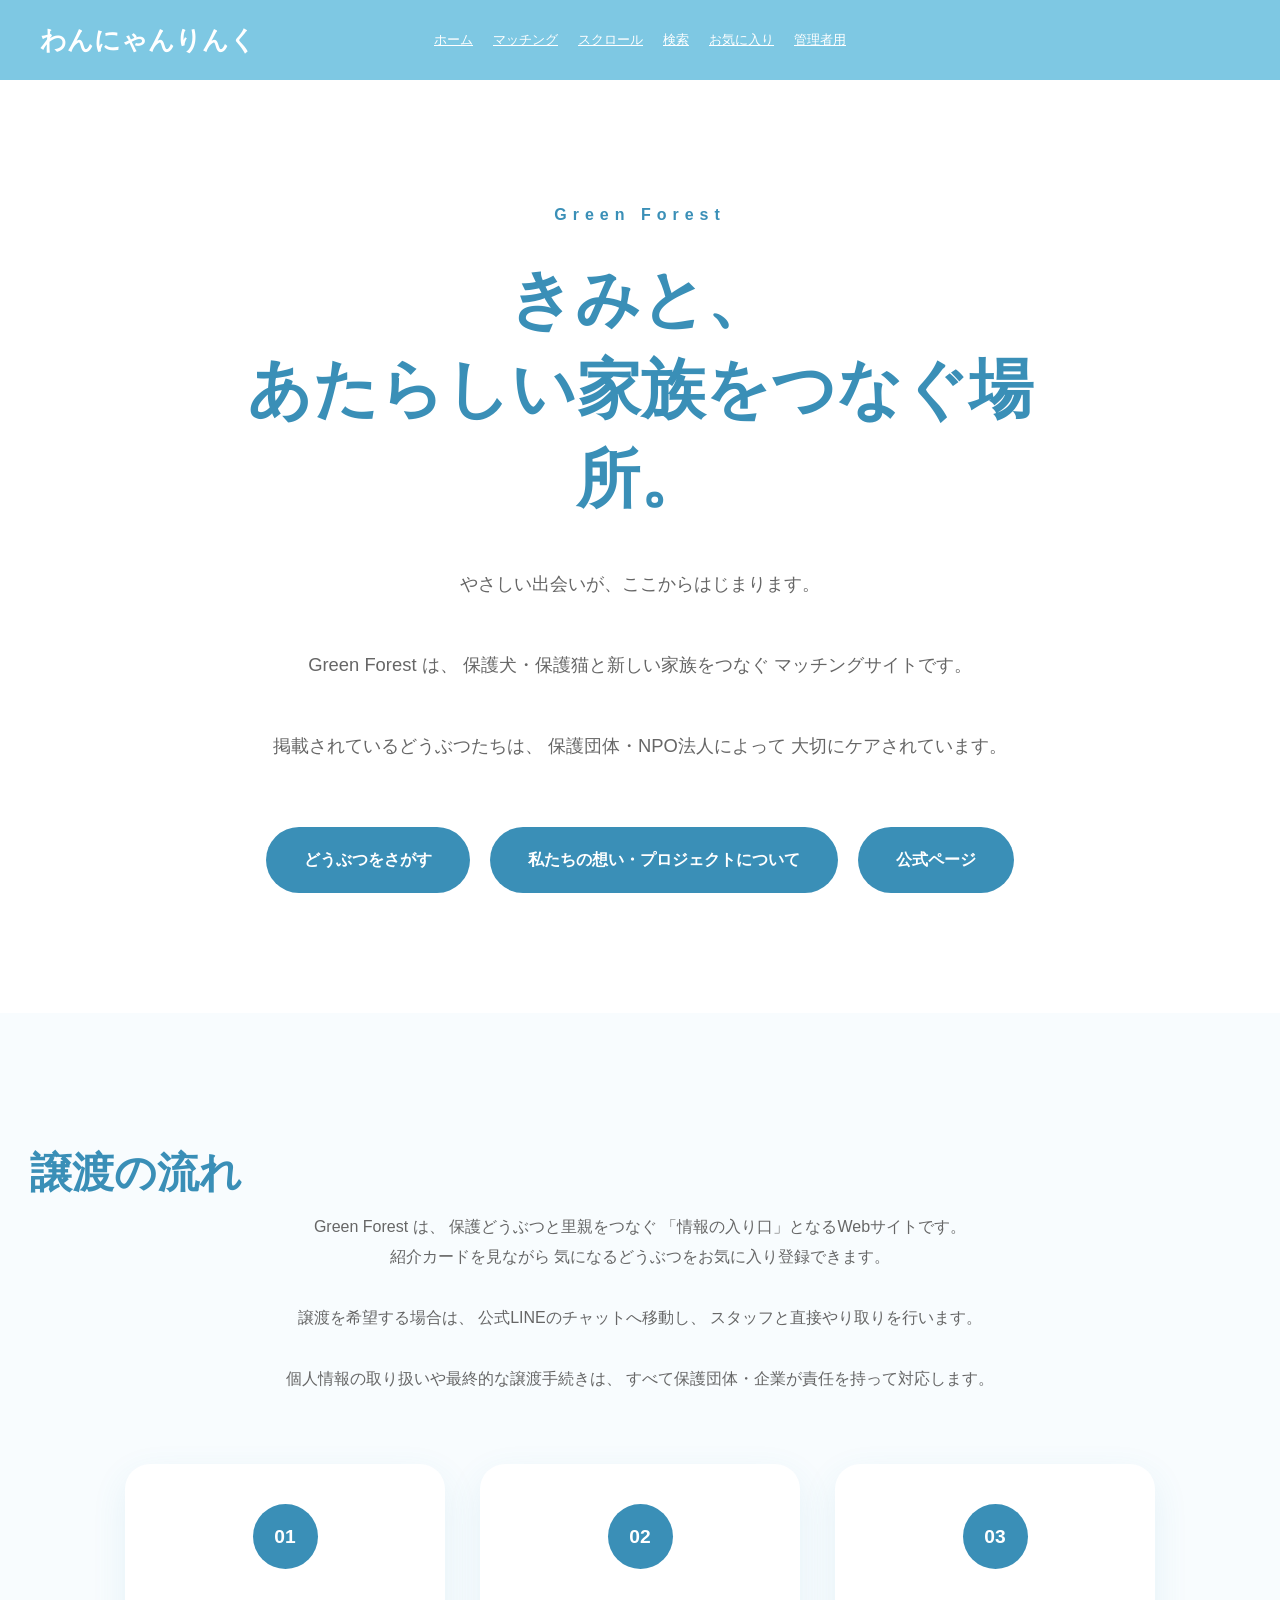
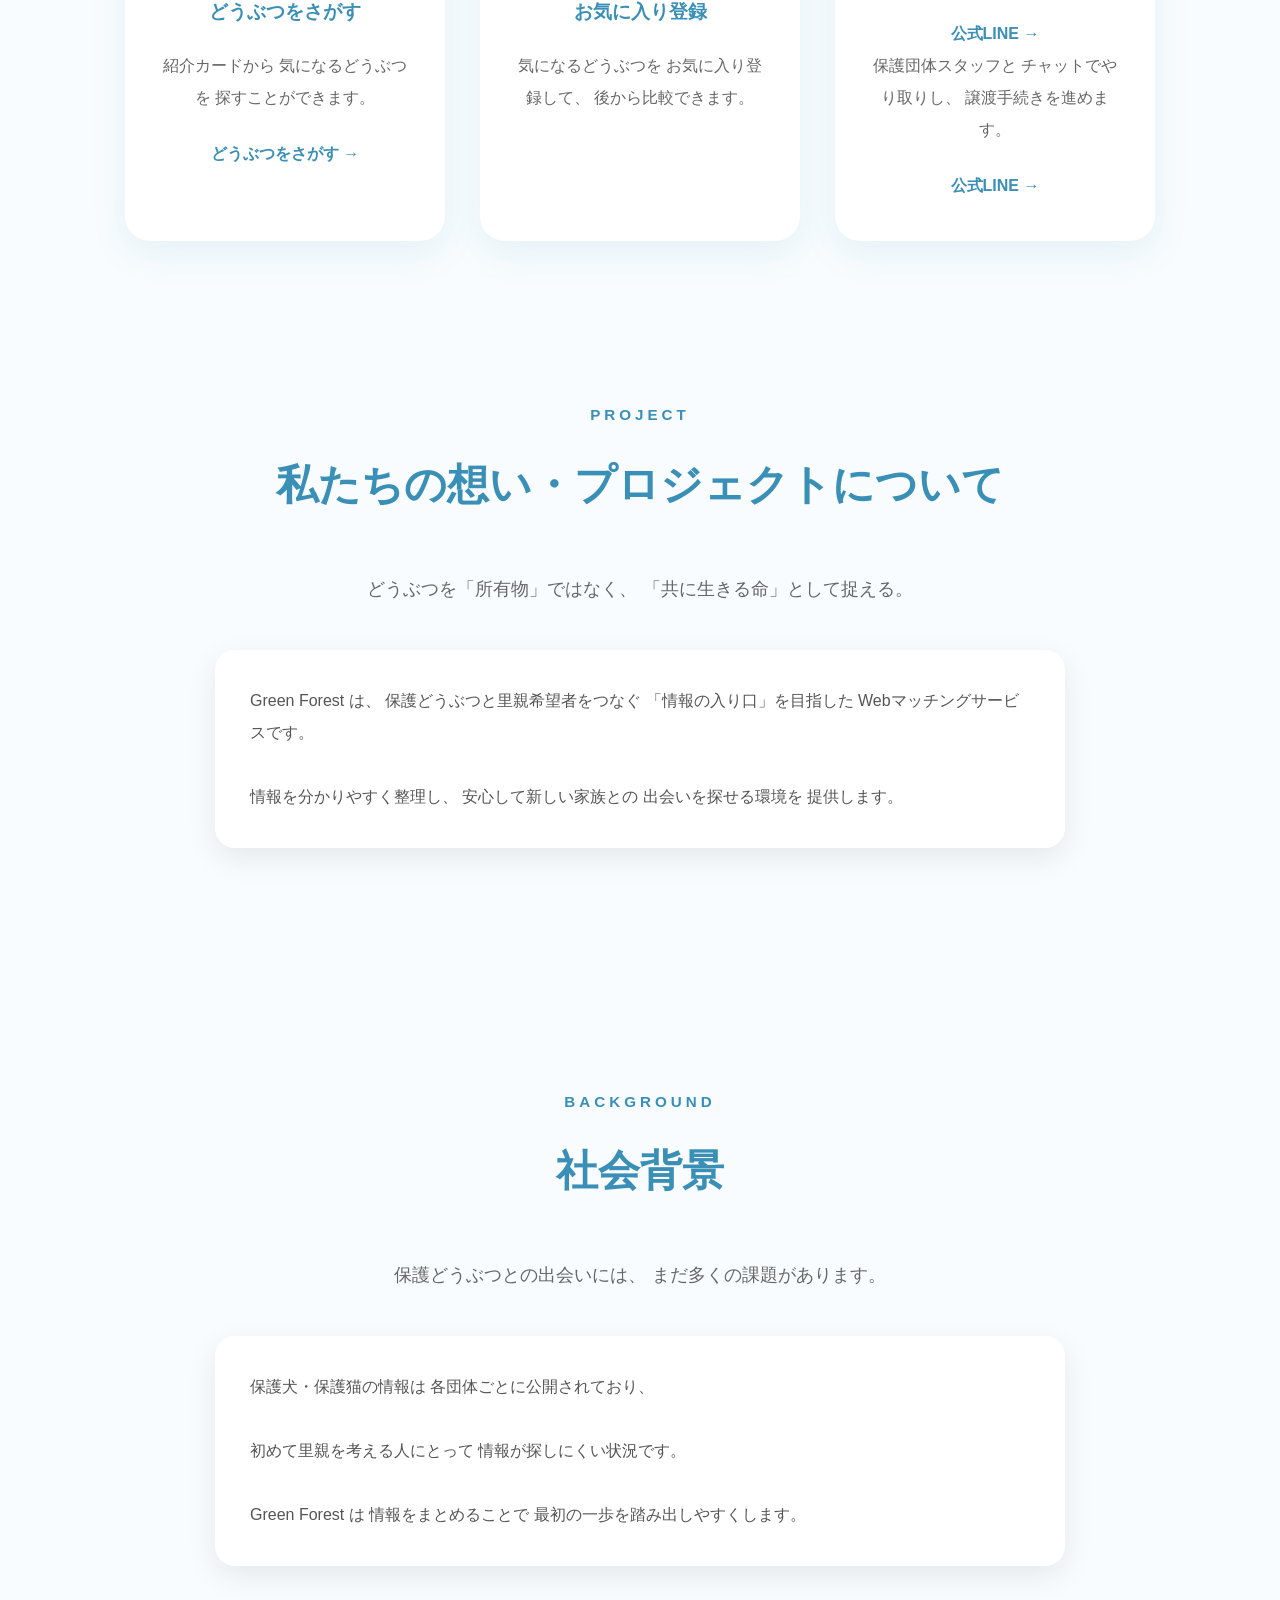
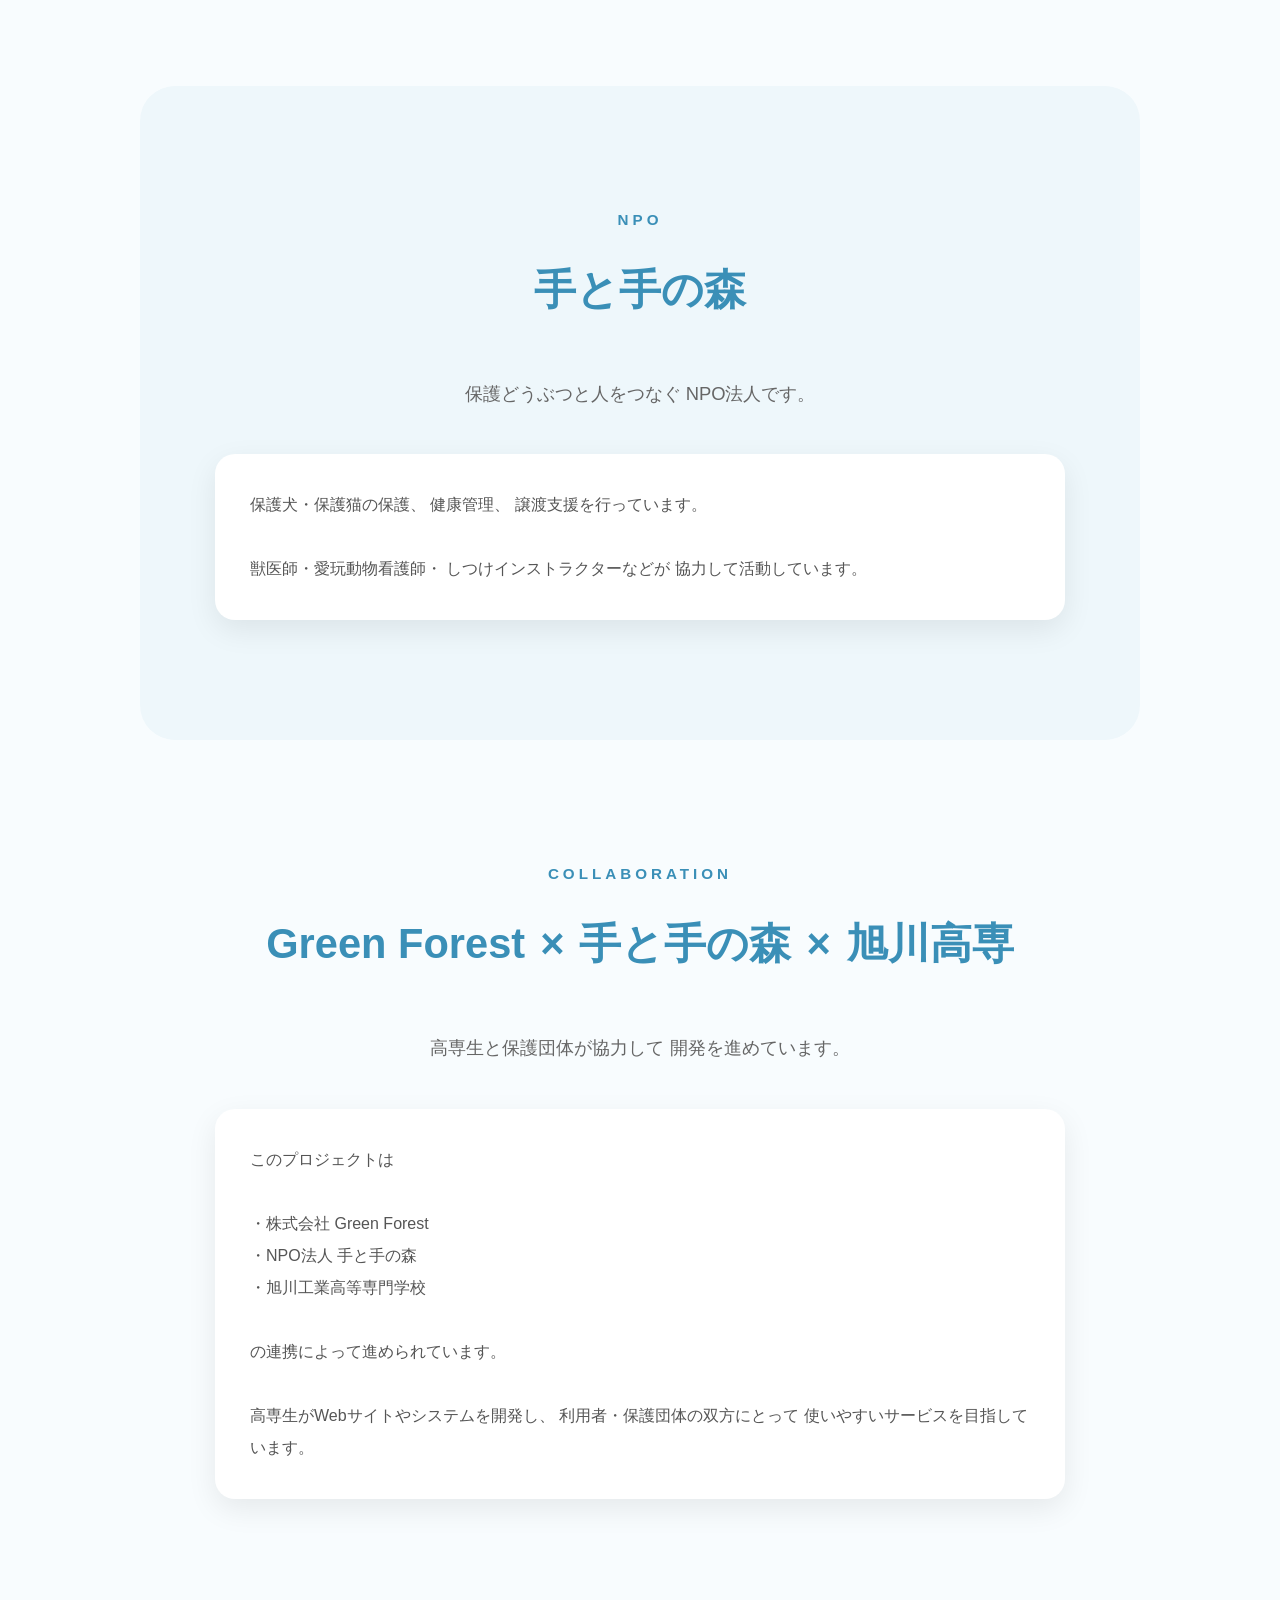
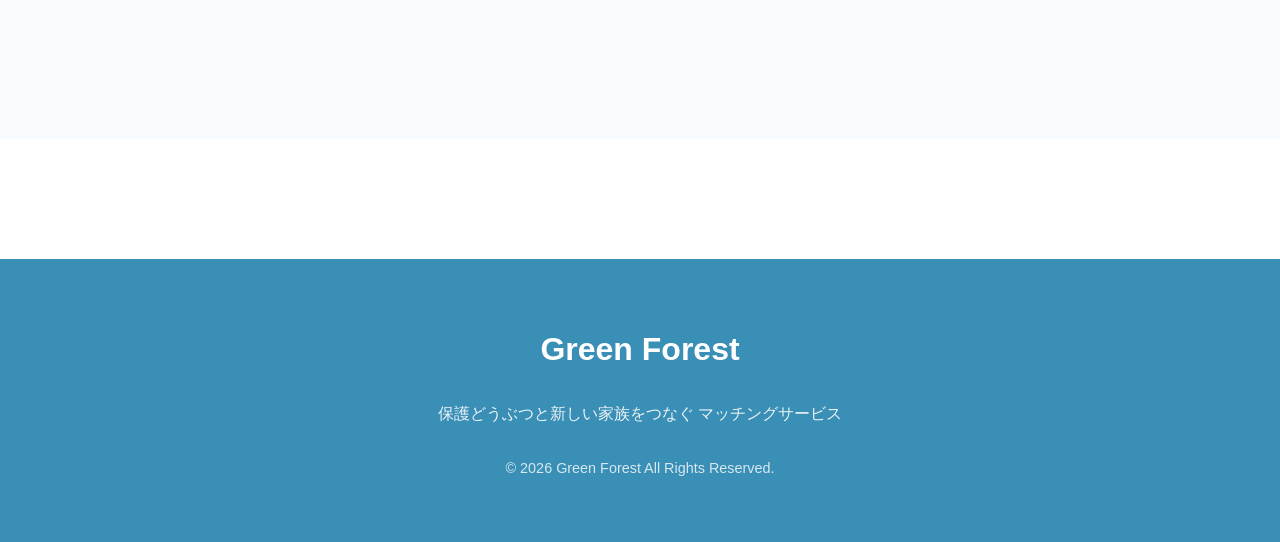
==== front/index.html @ f6fdbce5 "Update adoption flow layout and copy" ====
<!DOCTYPE html>
<html lang="ja">

<head>

    <meta charset="UTF-8">
    <meta name="viewport" content="width=device-width, initial-scale=1.0">

    <title>Green Forest</title>

    <!-- CSS -->
    <link rel="stylesheet" href="header_style.css">
    <link rel="stylesheet" href="index.css">

</head>

<body>

    <!-- ==========================
         Header
    =========================== -->

    <div id="header-placeholder"></div>

    <script>
        fetch("header.html")
            .then(response => response.text())
            .then(data => {
                document.getElementById("header-placeholder").innerHTML = data;
            });
    </script>

    <!-- ==========================
         Main
    =========================== -->

    <main>

        <!-- ==========================
             Hero
        =========================== -->

        <section class="hero">

            <div class="hero-content">

                <p class="hero-subtitle">
                    Green Forest
                </p>

                <h1 class="hero-title">
                    きみと、<br>
                    あたらしい家族をつなぐ場所。
                </h1>

                <p class="hero-description">

                    やさしい出会いが、ここからはじまります。

                    <br><br>

                    Green Forest は、
                    保護犬・保護猫と新しい家族をつなぐ
                    マッチングサイトです。

                    <br><br>

                    掲載されているどうぶつたちは、
                    保護団体・NPO法人によって
                    大切にケアされています。

                </p>

                <div class="hero-buttons">

                    <a href="display.html" class="hero-button">
                        どうぶつをさがす
                    </a>

                    <a href="#project" class="hero-button">
                        私たちの想い・プロジェクトについて
                    </a>

                    <a href="https://midori-no-mori.jp/about"
                       target="_blank"
                       rel="noopener noreferrer"
                       class="hero-button">

                        公式ページ

                    </a>

                </div>

            </div>

        </section>

        <!-- ==========================
             譲渡の流れ
        =========================== -->

        <section class="flow">

            <h2 class="section-title">

                譲渡の流れ

            </h2>

            <p class="section-description">

                Green Forest は、
                保護どうぶつと里親をつなぐ
                「情報の入り口」となるWebサイトです。

            </p>

            <p class="section-description">

                紹介カードを見ながら
                気になるどうぶつをお気に入り登録できます。

                <br><br>

                譲渡を希望する場合は、
                公式LINEのチャットへ移動し、
                スタッフと直接やり取りを行います。

                <br><br>

                個人情報の取り扱いや最終的な譲渡手続きは、
                すべて保護団体・企業が責任を持って対応します。

            </p>

            <div class="flow-cards">

                <!-- ① -->

                <div class="flow-card">

                    <div class="flow-number">
                        01
                    </div>

                    <h3>

                        どうぶつをさがす

                    </h3>

                    <p>

                        紹介カードから
                        気になるどうぶつを
                        探すことができます。

                    </p>

                    <a href="display.html">

                        どうぶつをさがす →

                    </a>

                </div>

                <!-- ② -->

                <div class="flow-card">

                    <div class="flow-number">
                        02
                    </div>

                    <h3>

                        お気に入り登録

                    </h3>

                    <p>

                        気になるどうぶつを
                        お気に入り登録して、
                        後から比較できます。

                    </p>

                </div>

                <!-- ③ -->

                <div class="flow-card">

                    <div class="flow-number">
                        03
                    </div>

                    <a href="https://lin.ee/r0bwC2d"
   target="_blank"
   rel="noopener noreferrer">

    公式LINE →

</a>

                    <p>

                        保護団体スタッフと
                        チャットでやり取りし、
                        譲渡手続きを進めます。

                    </p>

                    <a href="#">

                        公式LINE →

                    </a>

                </div>

            </div>
        <!-- ==========================
             私たちの想い
        =========================== -->

        <section class="information-section" id="project">

            <div class="section-header">

                <p class="section-subtitle">
                    Project
                </p>

                <h2 class="section-title">

                    私たちの想い・プロジェクトについて

                </h2>

            </div>

            <p class="section-text">

                どうぶつを「所有物」ではなく、
                「共に生きる命」として捉える。

            </p>

            <button class="accordion-button">

                ▼ 詳しく見る

            </button>

            <div class="accordion-content">

                <p>

                    Green Forest は、

                    保護どうぶつと里親希望者をつなぐ
                    「情報の入り口」を目指した
                    Webマッチングサービスです。

                    <br><br>

                    情報を分かりやすく整理し、
                    安心して新しい家族との
                    出会いを探せる環境を
                    提供します。

                </p>

            </div>

        </section>

        <!-- ==========================
             社会背景
        =========================== -->

        <section class="information-section">

            <div class="section-header">

                <p class="section-subtitle">

                    Background

                </p>

                <h2 class="section-title">

                    社会背景

                </h2>

            </div>

            <p class="section-text">

                保護どうぶつとの出会いには、
                まだ多くの課題があります。

            </p>

            <button class="accordion-button">

                ▼ 詳しく見る

            </button>

            <div class="accordion-content">

                <p>

                    保護犬・保護猫の情報は
                    各団体ごとに公開されており、

                    <br><br>

                    初めて里親を考える人にとって
                    情報が探しにくい状況です。

                    <br><br>

                    Green Forest は
                    情報をまとめることで
                    最初の一歩を踏み出しやすくします。

                </p>

            </div>

        </section>

        <!-- ==========================
             手と手の森
        =========================== -->

        <section class="information-section forest">

            <div class="section-header">

                <p class="section-subtitle">

                    NPO

                </p>

                <h2 class="section-title">

                    手と手の森

                </h2>

            </div>

            <p class="section-text">

                保護どうぶつと人をつなぐ
                NPO法人です。

            </p>

            <button class="accordion-button">

                ▼ 詳しく見る

            </button>

            <div class="accordion-content">

                <p>

                    保護犬・保護猫の保護、
                    健康管理、
                    譲渡支援を行っています。

                    <br><br>

                    獣医師・愛玩動物看護師・
                    しつけインストラクターなどが
                    協力して活動しています。

                </p>

            </div>

        </section>
        <!-- ==========================
             Collaboration
        =========================== -->

        <section class="information-section">

            <div class="section-header">

                <p class="section-subtitle">
                    Collaboration
                </p>

               <h2 class="section-title collaboration-title">

    <span>Green Forest</span>

    <span class="cross">×</span>

    <span>手と手の森</span>

    <span class="cross">×</span>

    <span>旭川高専</span>

</h2>

            </div>

            <p class="section-text">

                高専生と保護団体が協力して
                開発を進めています。

            </p>

            <button class="accordion-button">

                ▼ 詳しく見る

            </button>

            <div class="accordion-content">

                <p>

                    このプロジェクトは

                    <br><br>

                    ・株式会社 Green Forest

                    <br>

                    ・NPO法人 手と手の森

                    <br>

                    ・旭川工業高等専門学校

                    <br><br>

                    の連携によって進められています。

                    <br><br>

                    高専生がWebサイトやシステムを開発し、

                    利用者・保護団体の双方にとって

                    使いやすいサービスを目指しています。

                </p>

            </div>

        </section>

    </main>

    <!-- ==========================
         Footer
    =========================== -->

    <footer>

        <div class="footer-container">

            <h2 class="footer-title">

                Green Forest

            </h2>

            <p class="footer-text">

                保護どうぶつと新しい家族をつなぐ
                マッチングサービス

            </p>

            <p class="footer-copy">

                © 2026 Green Forest All Rights Reserved.

            </p>

        </div>

    </footer>

    <!-- JavaScript -->

    <script src="index.js"></script>

</body>

</html>
---- front/header_style.css ----
/* ===== ヘッダー全体 ===== */
.header{
  background-color: #7EC8E3;
  color: white;

  position: fixed;
  top: 0;
  left: 0;
  width: 100%;
  height: 80px;

  box-sizing: border-box;
  padding: 0 40px;
  z-index: 1000;

  /* レイアウト */
  display: grid;
  grid-template-columns: 1fr auto 1fr;
  align-items: center;
}

/* ===== 左：ロゴ ===== */
.header h1{
  margin: 0;
  width: 100%;
  font-size: 2vw;
  font-family: "MS Mincho", sans-serif;
  text-align: left;
}

/* ===== 中央：タイトル ===== */
.header-center{
  grid-column: 2;
  text-align: center;
  font-size: 1vw;
}


.header .login{
  background-color: white;
  color: #a5eb9c;
  padding: 5px 10px;
  border-radius: 5px;
  text-decoration: none;
}
    
.header .login:hover{
  background-color: #e0e0e0;
}

.header nav a{
  color: white;
}

.header nav{
  display: flex;
  gap: 20px;
}


/* ===== LOGIN（画面右端ピッタリ） ===== */
.header .login{
  position: absolute;
  right: 40px;          /* ← 画面右端 */
  top: 50%;
  transform: translateY(-50%);

  background-color: white;
  color: #0078d7;
  padding: 6px 12px;
  border-radius: 5px;
  text-decoration: none;
  font-weight: bold;
}

.header .login:hover{
  background-color: #e0e0e0;
}

/* ===== 本文がヘッダーに隠れないように ===== */
body{
  margin: 0;
  padding-top: 80px;
}

.header h1 {
  text-align: left;
}

.header h1 {
  color: white;
}
---- front/index.css ----
/* =========================================
   Reset
========================================= */

*{
    margin:0;
    padding:0;
    box-sizing:border-box;
}

html{
    scroll-behavior:smooth;
}

body{

    font-family:"Yu Gothic","Hiragino Sans",sans-serif;

    background:#ffffff;

    color:#555;

    line-height:1.9;

}

/* =========================================
   Main
========================================= */

main{

    width:100%;

}

section{

    padding:120px 30px;

}

/* =========================================
   共通
========================================= */

.section-header{

    text-align:center;

    margin-bottom:45px;

}

.section-subtitle{

    color:#3A8FB7;

    letter-spacing:4px;

    text-transform:uppercase;

    font-size:.95rem;

    font-weight:bold;

    margin-bottom:15px;

}

.section-title{

    color:#3A8FB7;

    font-size:2.6rem;

    font-weight:bold;

}

.section-text{

    text-align:center;

    max-width:850px;

    margin:40px auto;

    color:#666;

    font-size:1.15rem;

    line-height:2.2;

}

/* =========================================
   Hero
========================================= */

.hero{

    min-height:100vh;

    display:flex;

    justify-content:center;

    align-items:center;

}

.hero-content{

    max-width:900px;

    text-align:center;

}

.hero-subtitle{

    color:#3A8FB7;

    letter-spacing:6px;

    font-size:1rem;

    font-weight:bold;

    margin-bottom:25px;

}

.hero-title{

    font-size:4rem;

    color:#3A8FB7;

    line-height:1.4;

    margin-bottom:40px;

}

.hero-description{

    color:#666;

    font-size:1.15rem;

    line-height:2.2;

    margin-bottom:60px;

}

/* =========================================
   Hero Buttons
========================================= */

.hero-buttons{

    display:flex;

    justify-content:center;

    gap:20px;

    flex-wrap:wrap;

}

.hero-button{

    display:inline-block;

    background:#3A8FB7;

    color:white;

    text-decoration:none;

    padding:18px 38px;

    border-radius:999px;

    font-weight:bold;

    transition:.3s;

}

.hero-button:hover{

    background:#2F7598;

    transform:translateY(-4px);

}
/* =========================================
   Flow
========================================= */

.flow{

    background:#F8FCFE;

}

.flow-cards{

    max-width:1200px;

    margin:70px auto 40px;

    display:flex;

    justify-content:center;

    gap:35px;

    flex-wrap:wrap;

}

.flow-card{

    width:320px;

    background:#fff;

    border-radius:25px;

    padding:40px 30px;

    text-align:center;

    box-shadow:0 12px 35px rgba(58,143,183,.10);

    transition:.3s;

}

.flow-card:hover{

    transform:translateY(-8px);

}

.flow-number{

    width:65px;

    height:65px;

    margin:0 auto 25px;

    border-radius:50%;

    background:#3A8FB7;

    color:#fff;

    display:flex;

    justify-content:center;

    align-items:center;

    font-size:1.2rem;

    font-weight:bold;

}

.flow-card h3{

    color:#3A8FB7;

    margin-bottom:20px;

}

.flow-card p{

    color:#666;

    line-height:2;

}

.flow-card a{

    display:inline-block;

    margin-top:25px;

    color:#3A8FB7;

    font-weight:bold;

    text-decoration:none;

}

.section-description{

    max-width:850px;

    margin:0 auto;

    text-align:center;

    color:#666;

}

/* =========================================
   Information
========================================= */

.information-section{

    max-width:1000px;

    margin:0 auto;

}

.forest{

    background:#EEF7FB;

    border-radius:35px;

}

/* =========================================
   Accordion
========================================= */

.accordion-button{

    display:none;

    margin:45px auto;

    padding:16px 36px;

    border:none;

    border-radius:999px;

    background:#3A8FB7;

    color:white;

    cursor:pointer;

    font-size:1rem;

    font-weight:bold;

    transition:.3s;

}

.accordion-button:hover{

    background:#2F7598;

}

.accordion-content{

    display:block;

    max-width:850px;

    margin:35px auto 0;

    padding:35px;

    background:white;

    border-radius:20px;

    box-shadow:0 10px 30px rgba(0,0,0,.08);

    line-height:2;

}

/* =========================================
   Footer
========================================= */

footer{

    margin-top:120px;

    background:#3A8FB7;

    color:white;

}

.footer-container{

    max-width:1000px;

    margin:0 auto;

    padding:60px 20px;

    text-align:center;

}

.footer-title{

    font-size:2rem;

    margin-bottom:20px;

}

.footer-text{

    margin-bottom:25px;

    opacity:.9;

}

.footer-copy{

    font-size:.9rem;

    opacity:.8;

}

/* =========================================
   Responsive
========================================= */

@media(max-width:768px){

    section{

        padding:80px 20px;

    }

    .hero-title{

        font-size:2.5rem;

    }

    .hero-buttons{

        flex-direction:column;

        align-items:center;

    }

    .hero-button{

        width:260px;

        text-align:center;

    }

    .flow-card{

        width:100%;

    }

    .section-title{

        font-size:2rem;

    }

}
/* =========================================
   Scroll Animation
========================================= */

.hidden{

    opacity:0;

    transform:translateY(40px);

    transition:all .8s ease;

}

.show{

    opacity:1;

    transform:translateY(0);

}
/* =========================================
   Collaboration Title
========================================= */

.collaboration-title{

    display:flex;

    justify-content:center;

    align-items:center;

    gap:15px;

    flex-wrap:wrap;

}

.cross{

    color:#3A8FB7;

    font-weight:bold;

}

/* スマホ */

@media(max-width:768px){

    .collaboration-title{

        flex-direction:column;

        gap:8px;

    }

    .cross{

        display:none;

    }

}
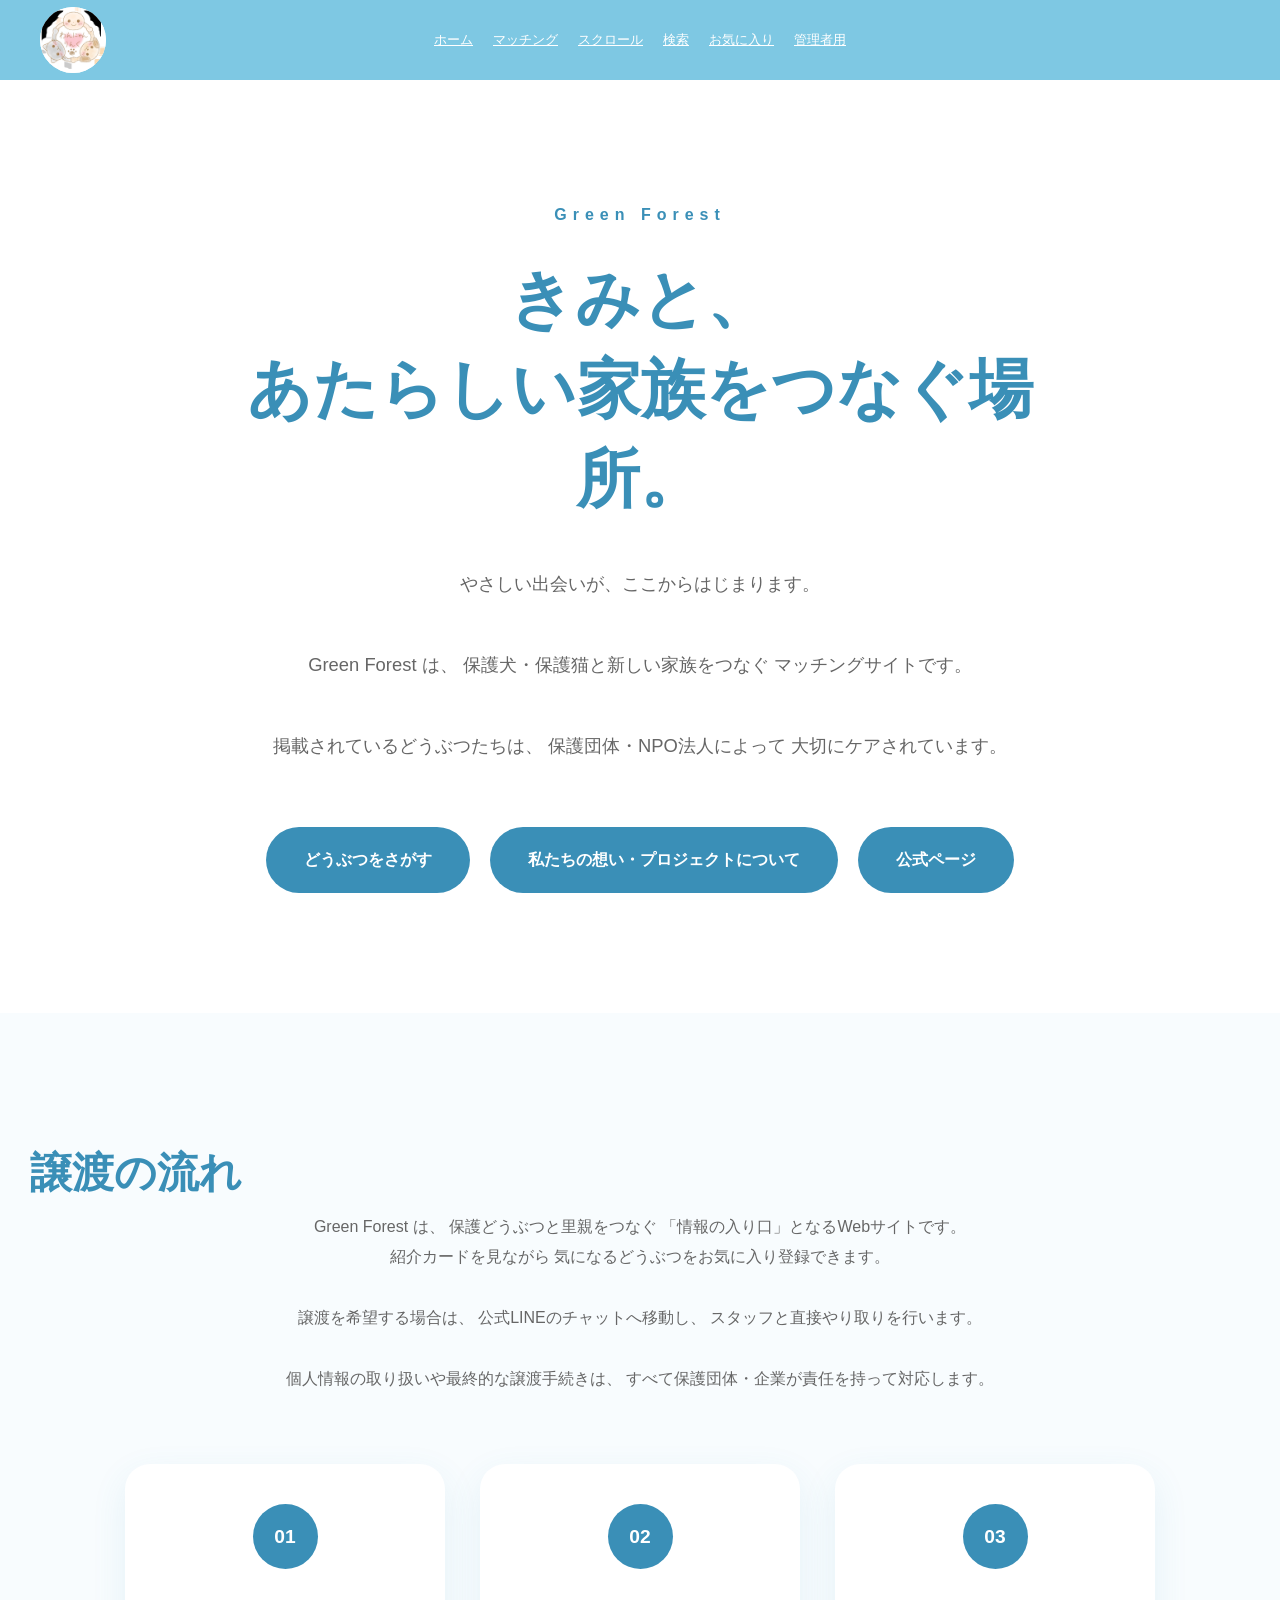
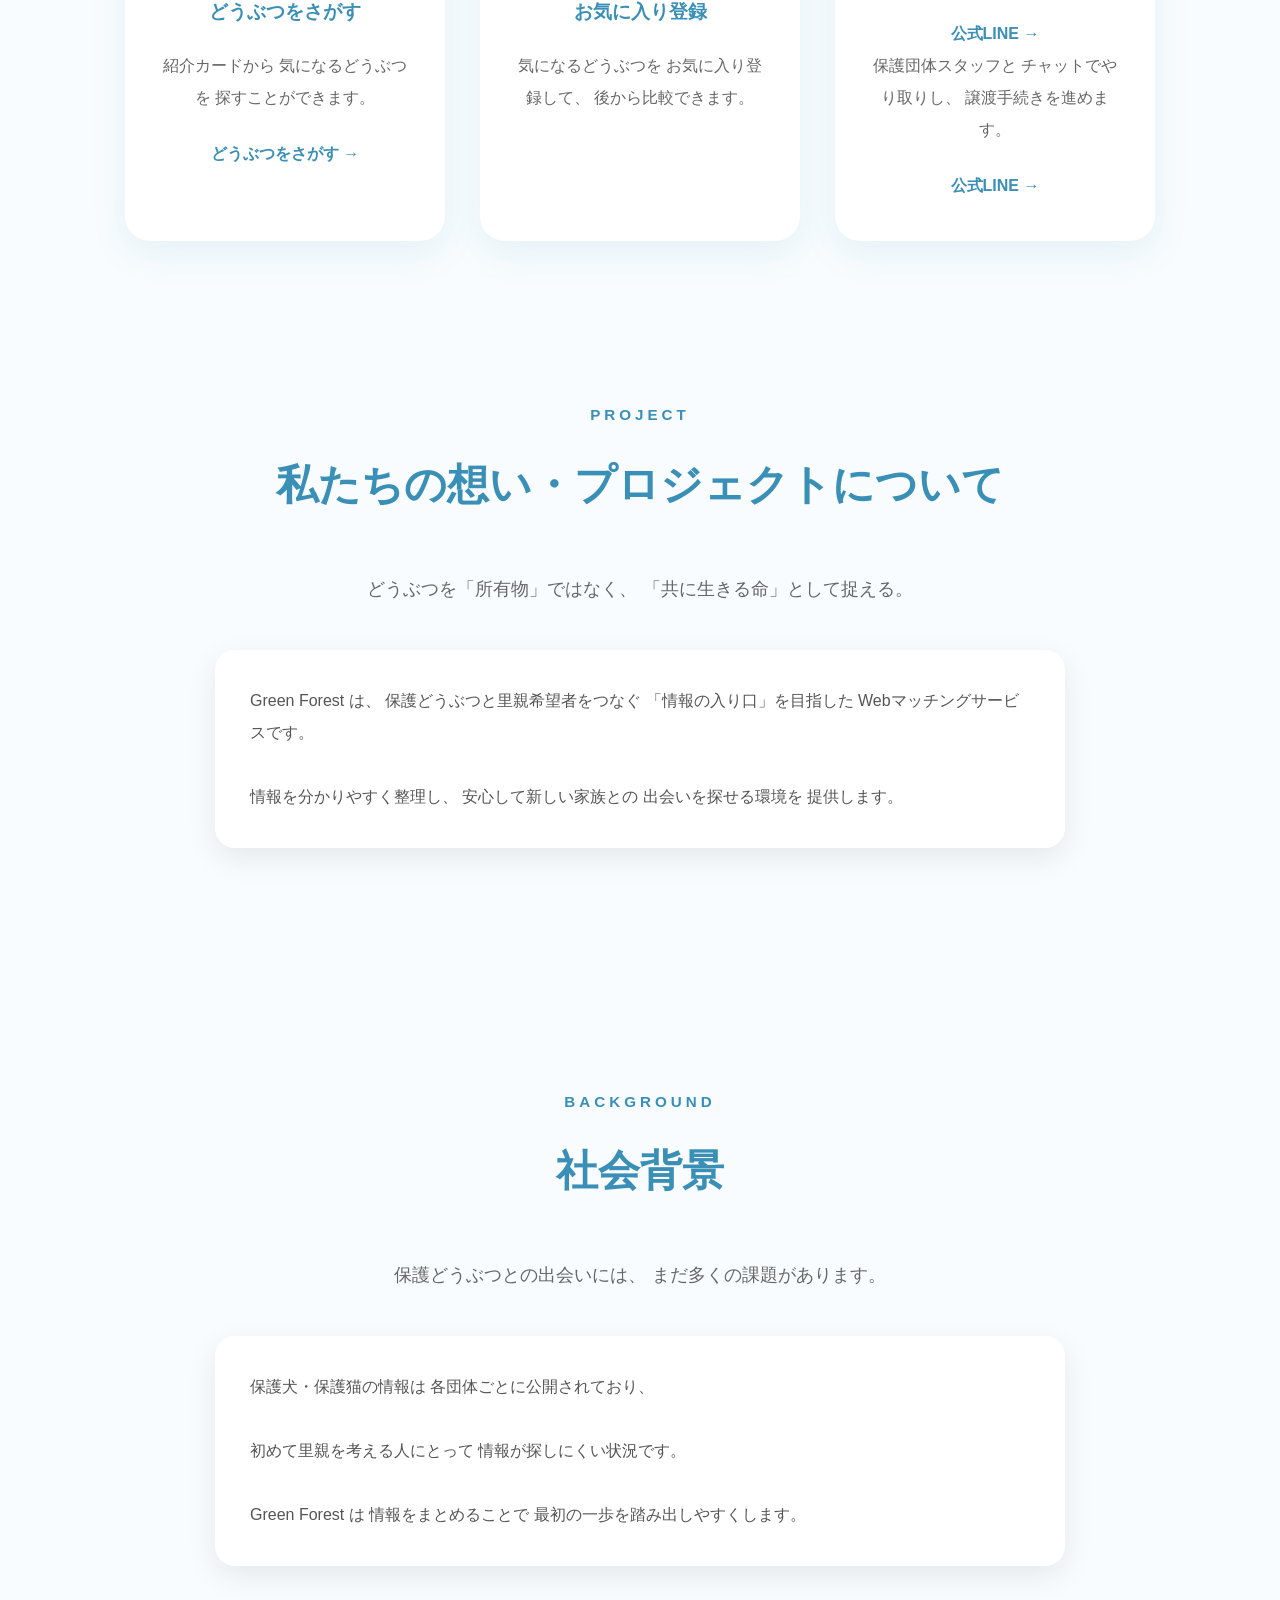
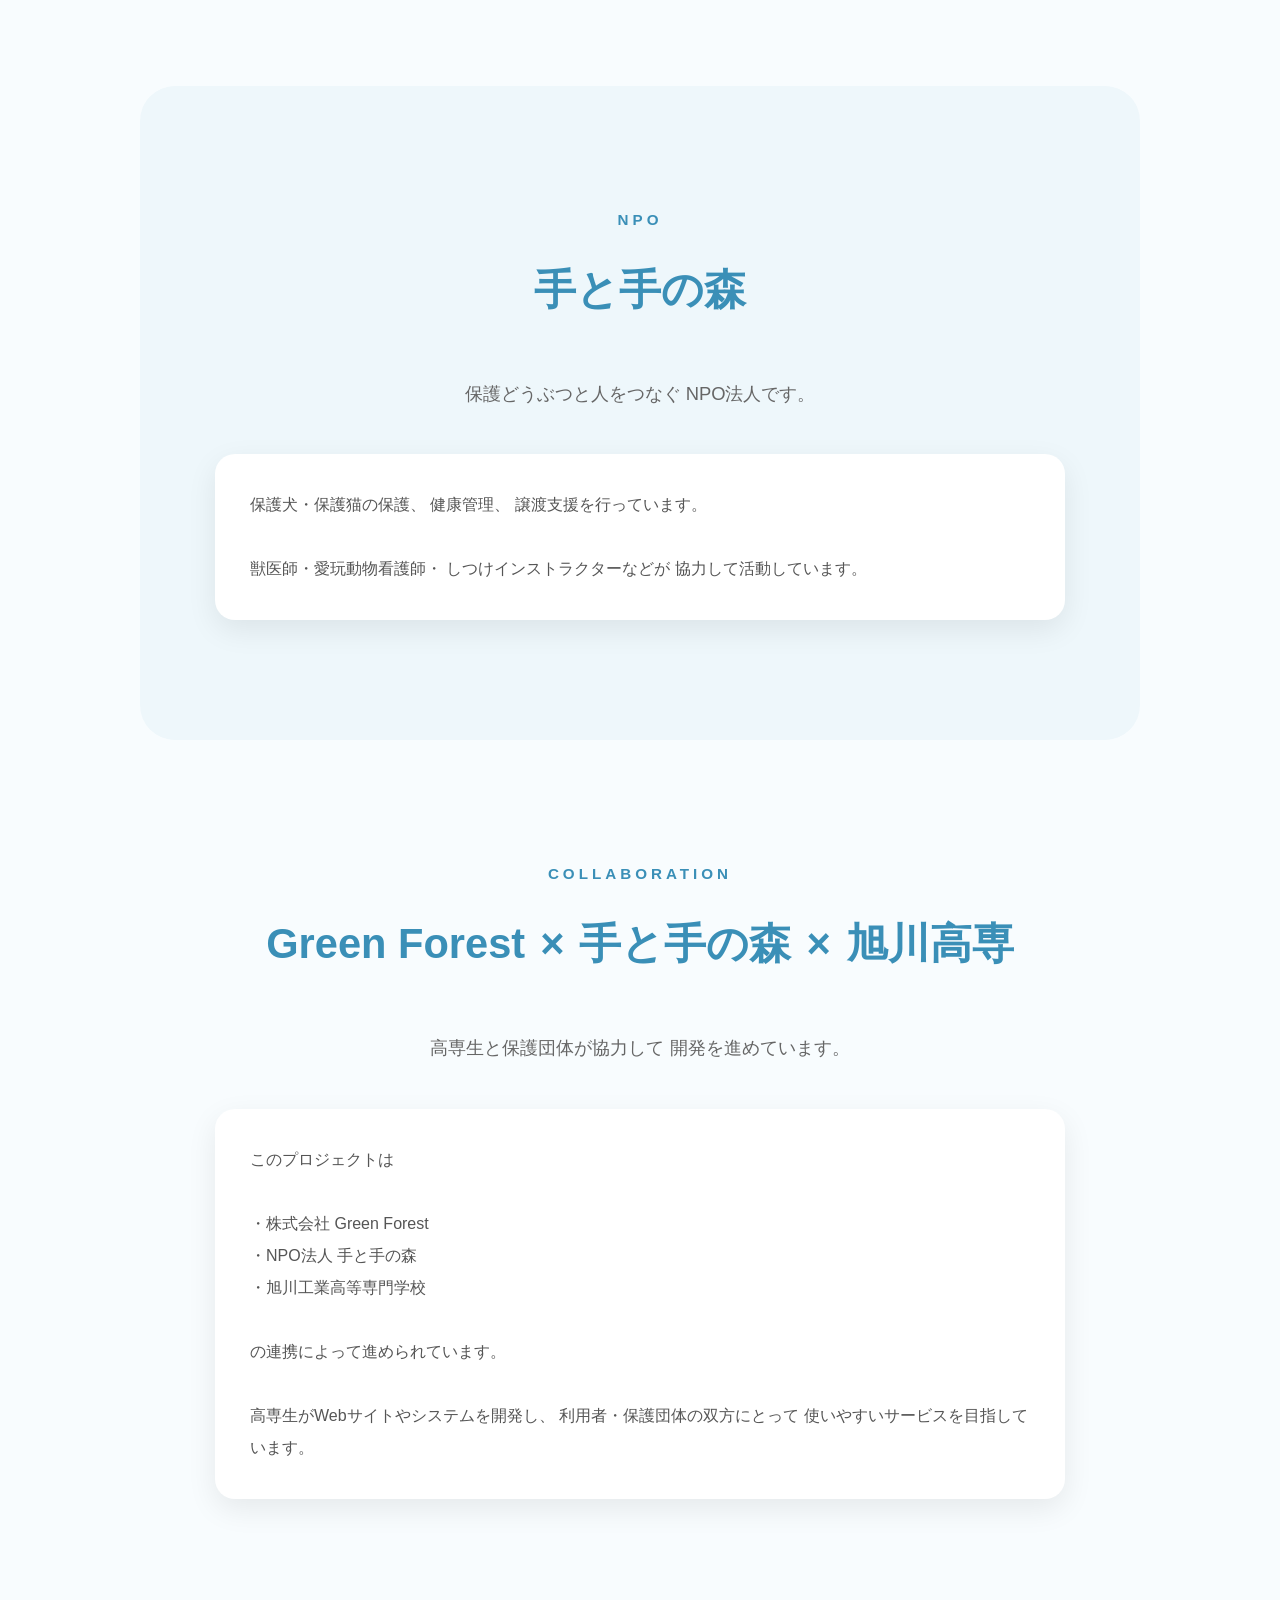
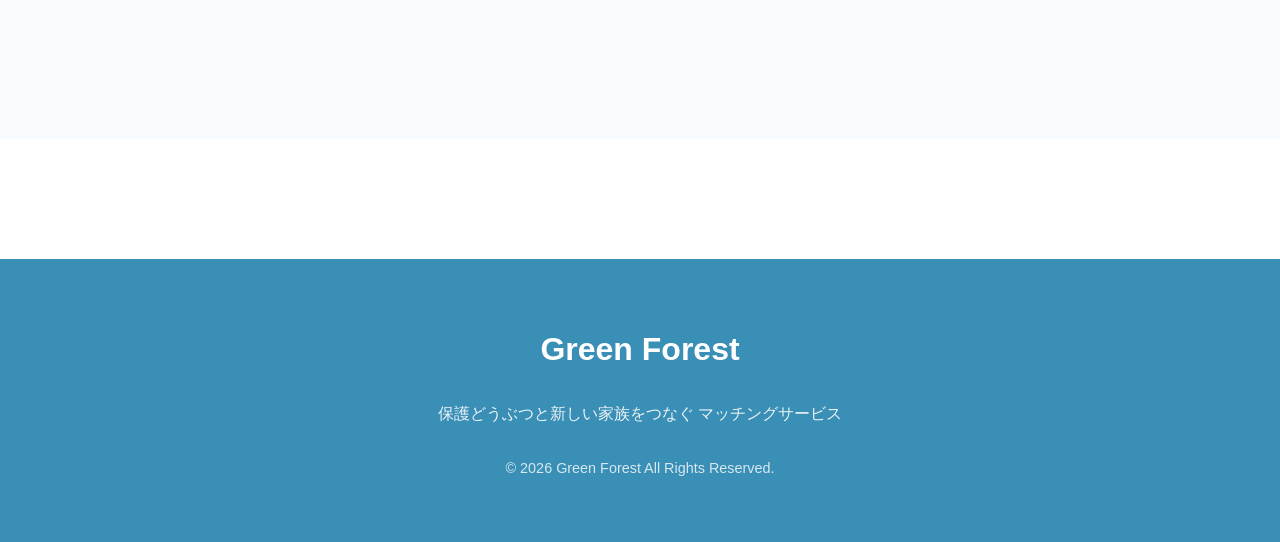
==== commit 00587295: "アプリアイコンを追加しました" ====
--- a/front/index.html
+++ b/front/index.html
@@ -7,6 +7,9 @@
     <meta name="viewport" content="width=device-width, initial-scale=1.0">
 
     <title>Green Forest</title>
+    <link rel="icon" type="image/png" href="assets/app-logo.png">
+    <link rel="apple-touch-icon" href="assets/app-logo.png">
+    <link rel="manifest" href="site.webmanifest">
 
     <!-- CSS -->
     <link rel="stylesheet" href="header_style.css">
--- a/front/header_style.css
+++ b/front/header_style.css
@@ -20,12 +20,33 @@
 }
 
 /* ===== 左：ロゴ ===== */
-.header h1{
-  margin: 0;
+.header-left{
+  display: flex;
+  align-items: center;
+  min-width: 0;
+}
+
+.site-logo{
+  display: inline-flex;
+  align-items: center;
+  width: 66px;
+  height: 66px;
+  border-radius: 50%;
+  overflow: hidden;
+  background: white;
+  transition: transform .2s ease, box-shadow .2s ease;
+}
+
+.site-logo:hover{
+  transform: translateY(-2px);
+  box-shadow: 0 6px 16px rgba(0, 0, 0, .18);
+}
+
+.site-logo img{
+  display: block;
   width: 100%;
-  font-size: 2vw;
-  font-family: "MS Mincho", sans-serif;
-  text-align: left;
+  height: 100%;
+  object-fit: contain;
 }
 
 /* ===== 中央：タイトル ===== */
@@ -83,10 +104,28 @@
   padding-top: 80px;
 }
 
-.header h1 {
-  text-align: left;
+@media(max-width: 768px){
+  .header{
+    grid-template-columns: auto 1fr;
+    gap: 16px;
+    height: auto;
+    min-height: 80px;
+    padding: 8px 16px;
+  }
+
+  .site-logo{
+    width: 56px;
+    height: 56px;
+  }
+
+  .header-center{
+    grid-column: 2;
+    font-size: 12px;
+  }
+
+  .header nav{
+    gap: 12px;
+    flex-wrap: wrap;
+    justify-content: center;
+  }
 }
-
-.header h1 {
-  color: white;
-}
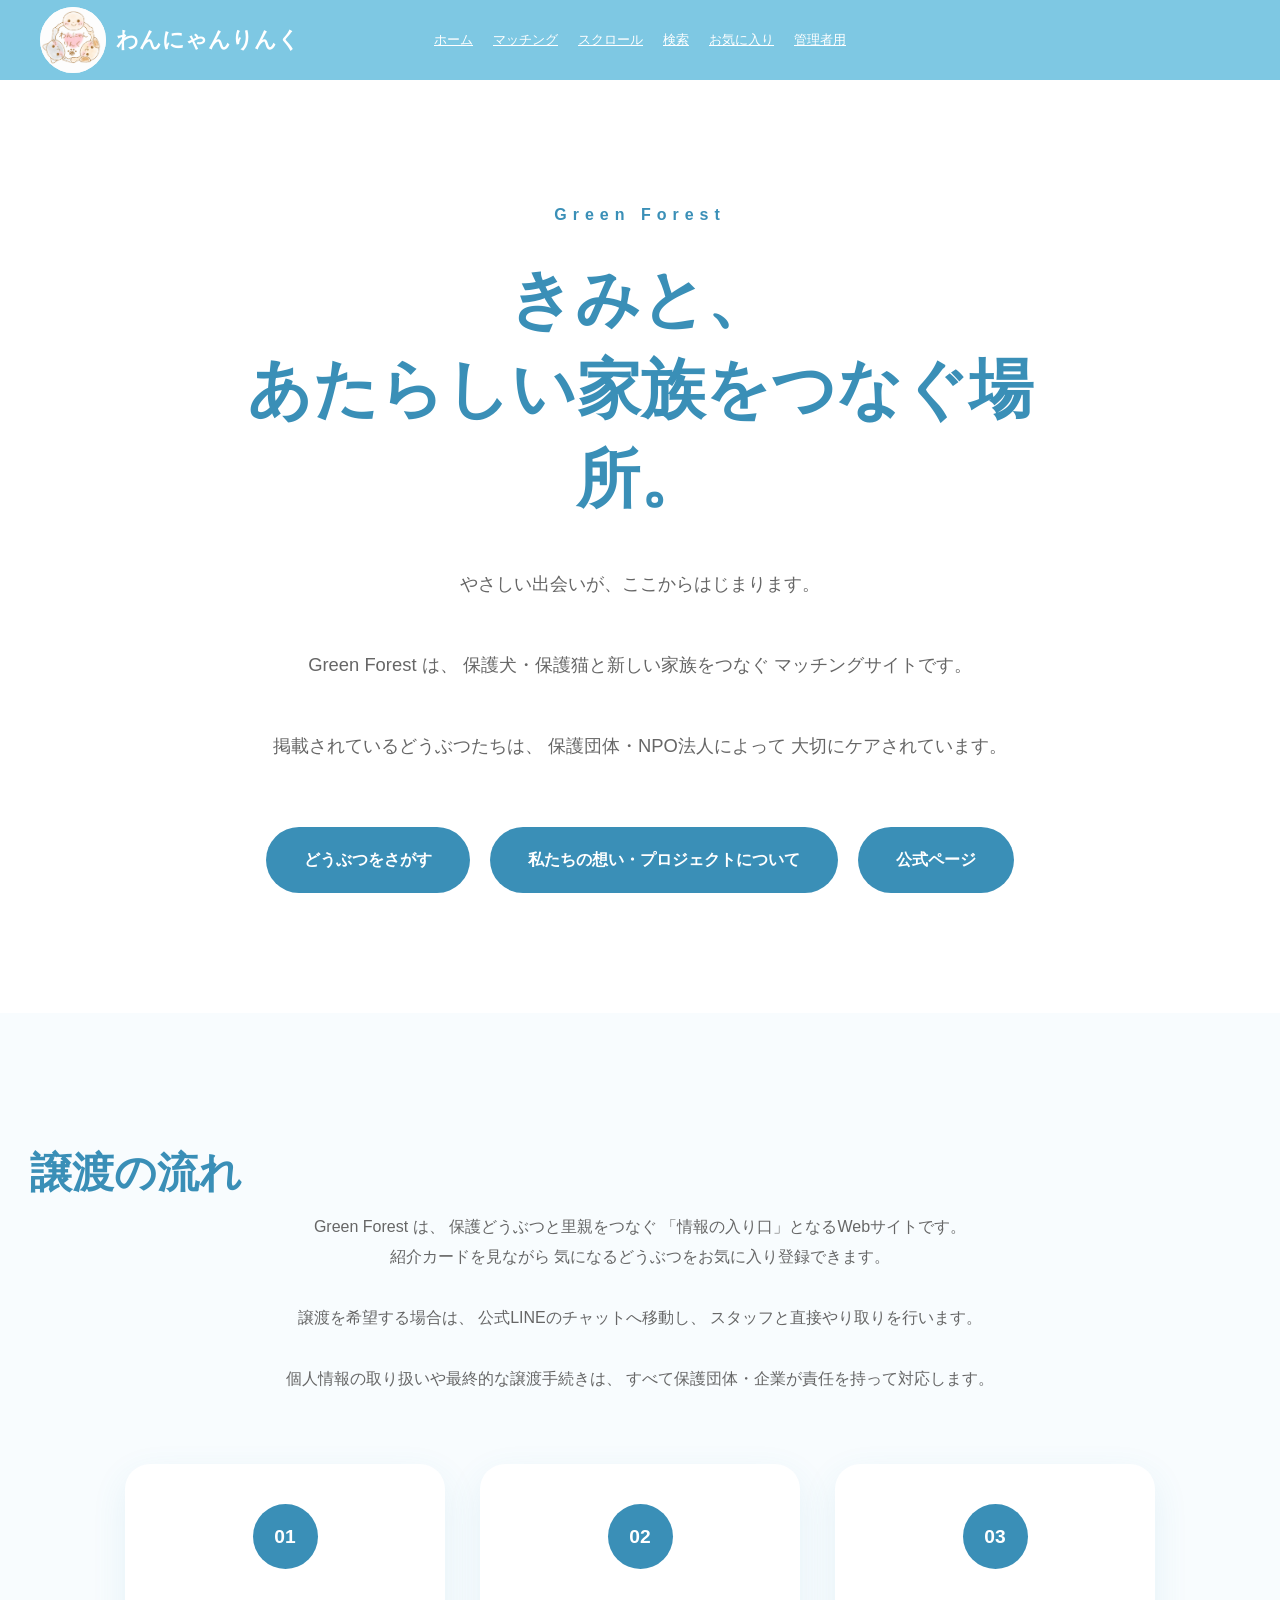
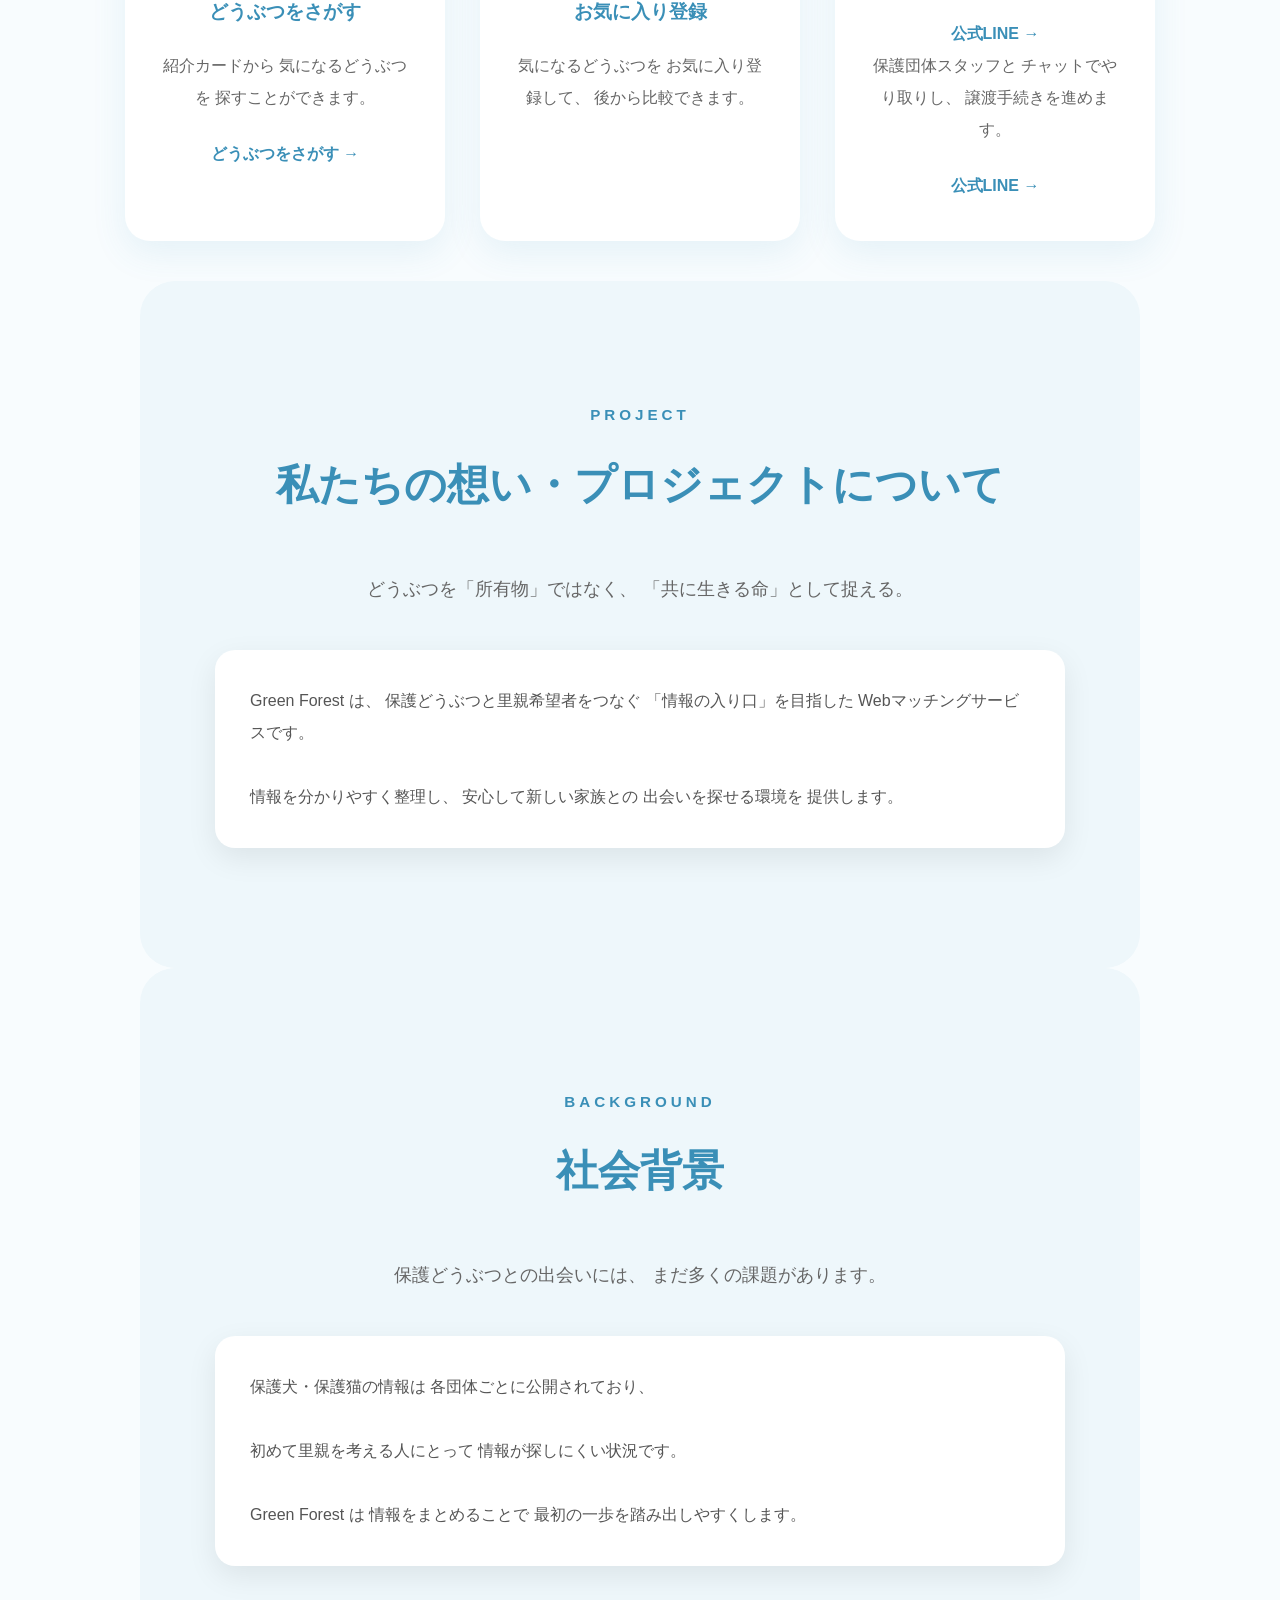
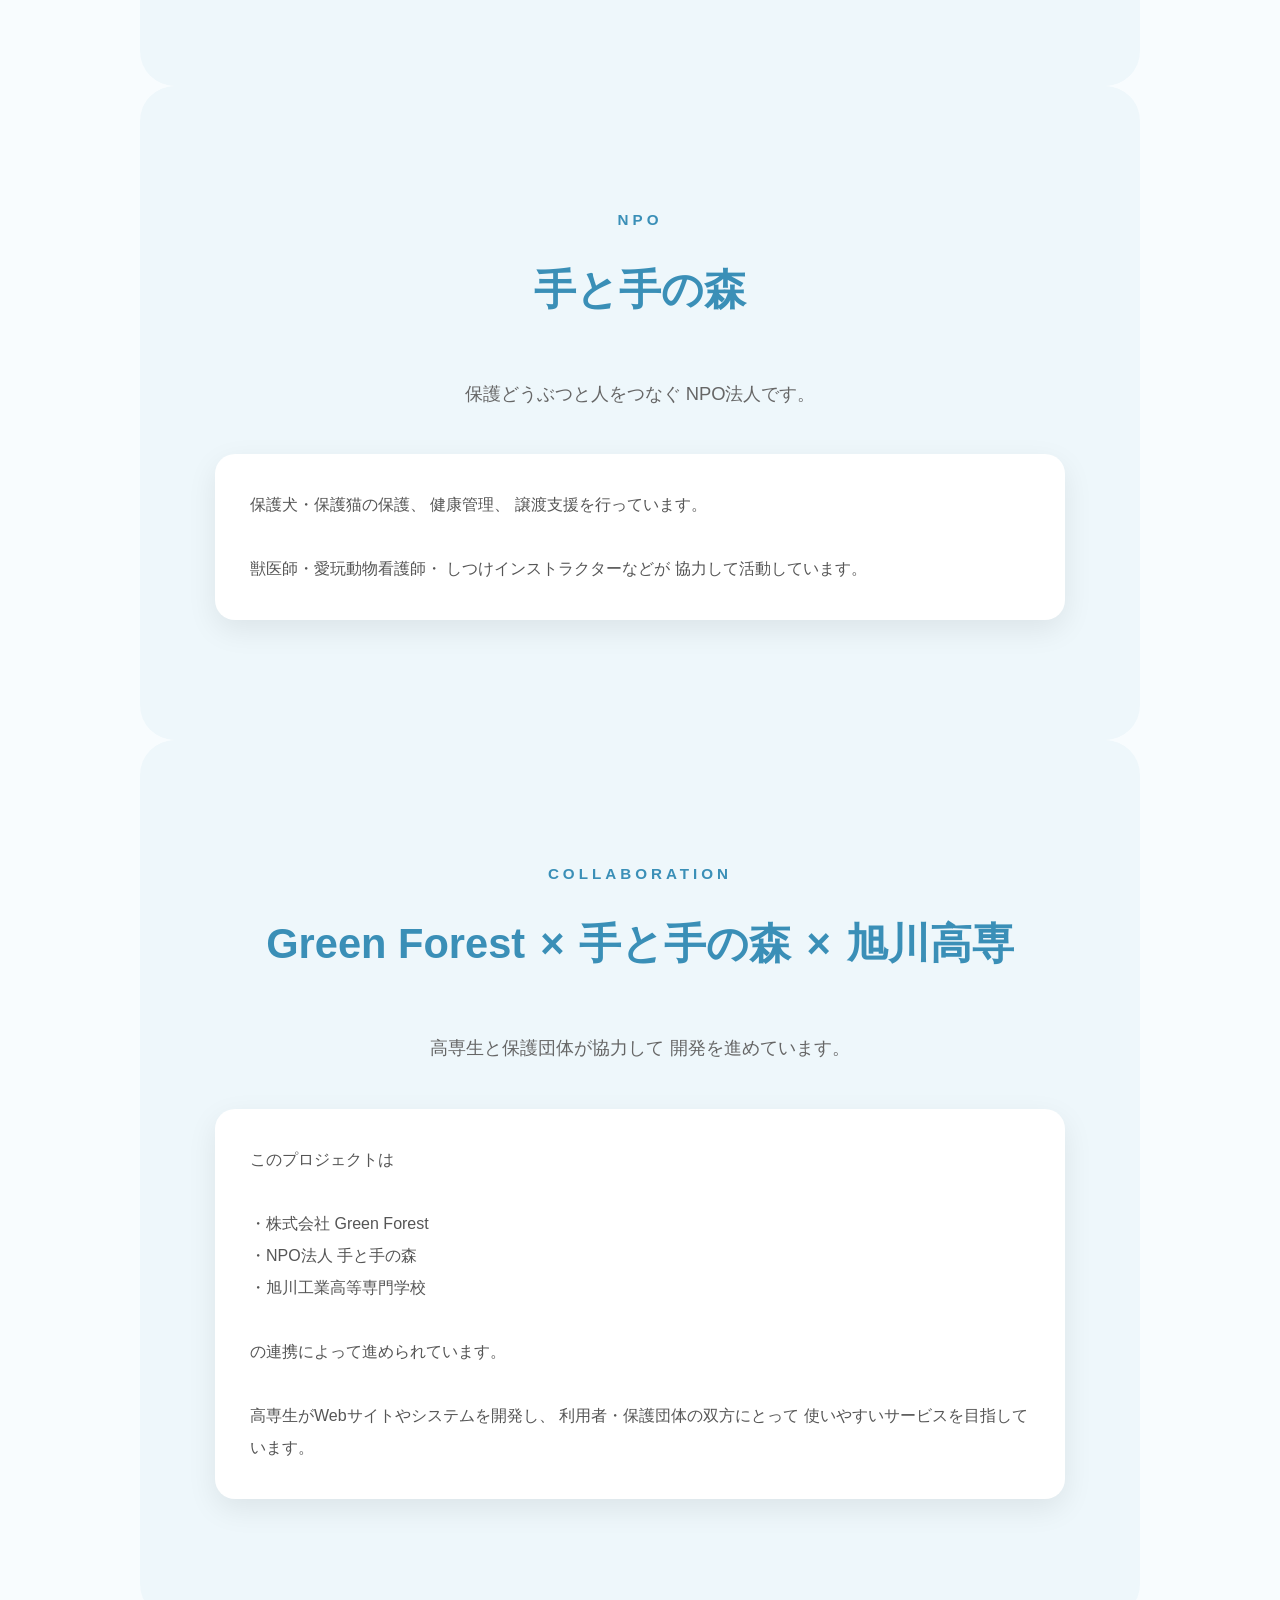
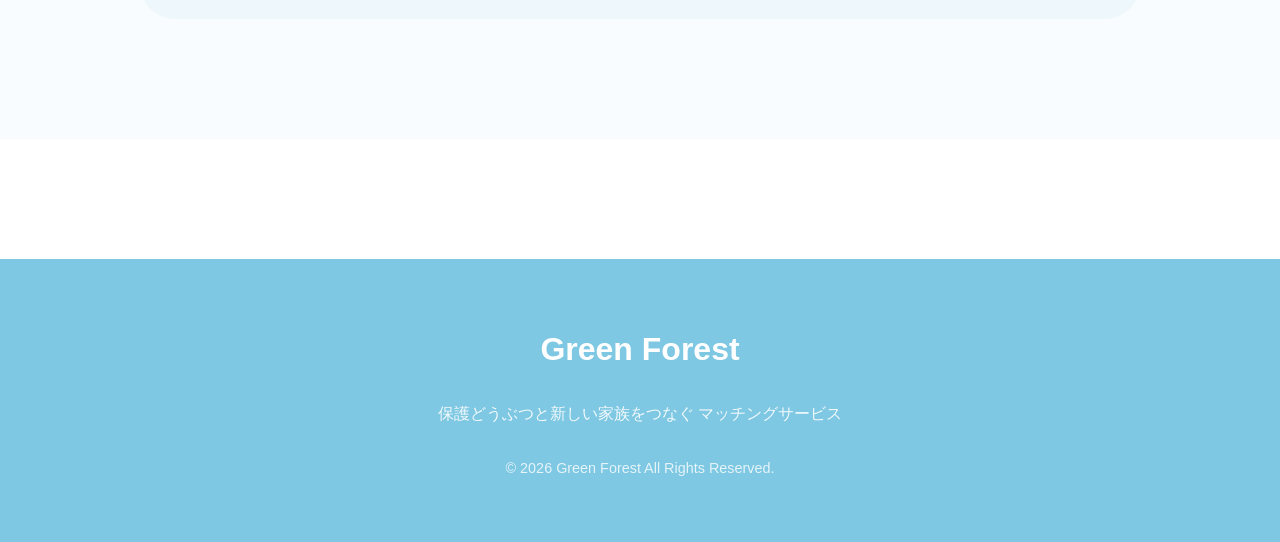
==== commit 1e7b8999: "Refine homepage styling and disable logo link" ====
--- a/front/index.html
+++ b/front/index.html
@@ -230,7 +230,7 @@
              私たちの想い
         =========================== -->
 
-        <section class="information-section" id="project">
+        <section class="information-section forest" id="project">
 
             <div class="section-header">
 
@@ -286,7 +286,7 @@
              社会背景
         =========================== -->
 
-        <section class="information-section">
+        <section class="information-section forest">
 
             <div class="section-header">
 
@@ -399,7 +399,7 @@
              Collaboration
         =========================== -->
 
-        <section class="information-section">
+        <section class="information-section forest">
 
             <div class="section-header">
 
--- a/front/header_style.css
+++ b/front/header_style.css
@@ -29,24 +29,27 @@
 .site-logo{
   display: inline-flex;
   align-items: center;
-  width: 66px;
-  height: 66px;
-  border-radius: 50%;
-  overflow: hidden;
-  background: white;
-  transition: transform .2s ease, box-shadow .2s ease;
-}
-
-.site-logo:hover{
-  transform: translateY(-2px);
-  box-shadow: 0 6px 16px rgba(0, 0, 0, .18);
+  gap: 10px;
+  color: white;
+  width: auto;
+  height: auto;
+  overflow: visible;
 }
 
 .site-logo img{
   display: block;
-  width: 100%;
-  height: 100%;
+  width: 66px;
+  height: 66px;
+  flex: 0 0 auto;
+  border-radius: 50%;
+  background: white;
   object-fit: contain;
+}
+
+.site-name{
+  white-space: nowrap;
+  font-size: 22px;
+  font-weight: bold;
 }
 
 /* ===== 中央：タイトル ===== */
@@ -114,8 +117,16 @@
   }
 
   .site-logo{
+    gap: 8px;
+  }
+
+  .site-logo img{
     width: 56px;
     height: 56px;
+  }
+
+  .site-name{
+    font-size: 18px;
   }
 
   .header-center{
--- a/front/index.css
+++ b/front/index.css
@@ -401,7 +401,7 @@
 
     margin-top:120px;
 
-    background:#3A8FB7;
+    background:#7EC8E3;
 
     color:white;
 
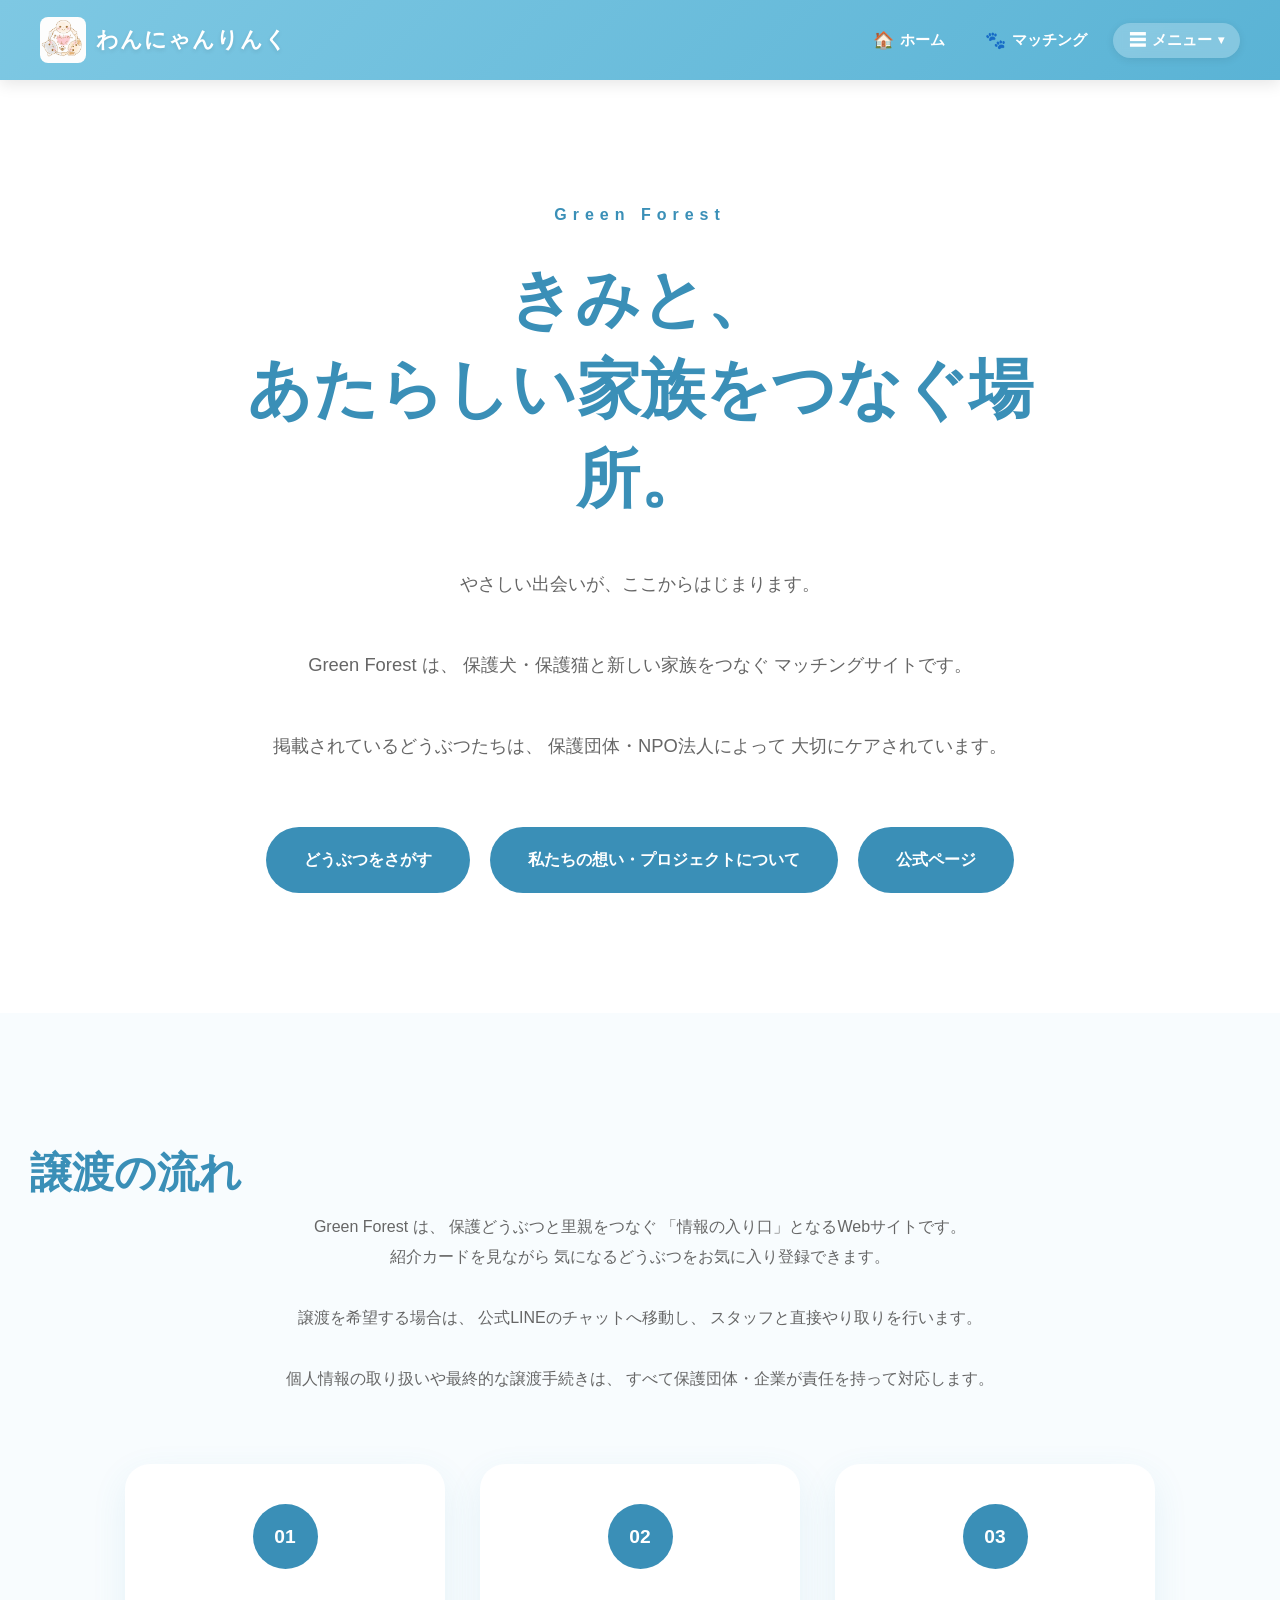
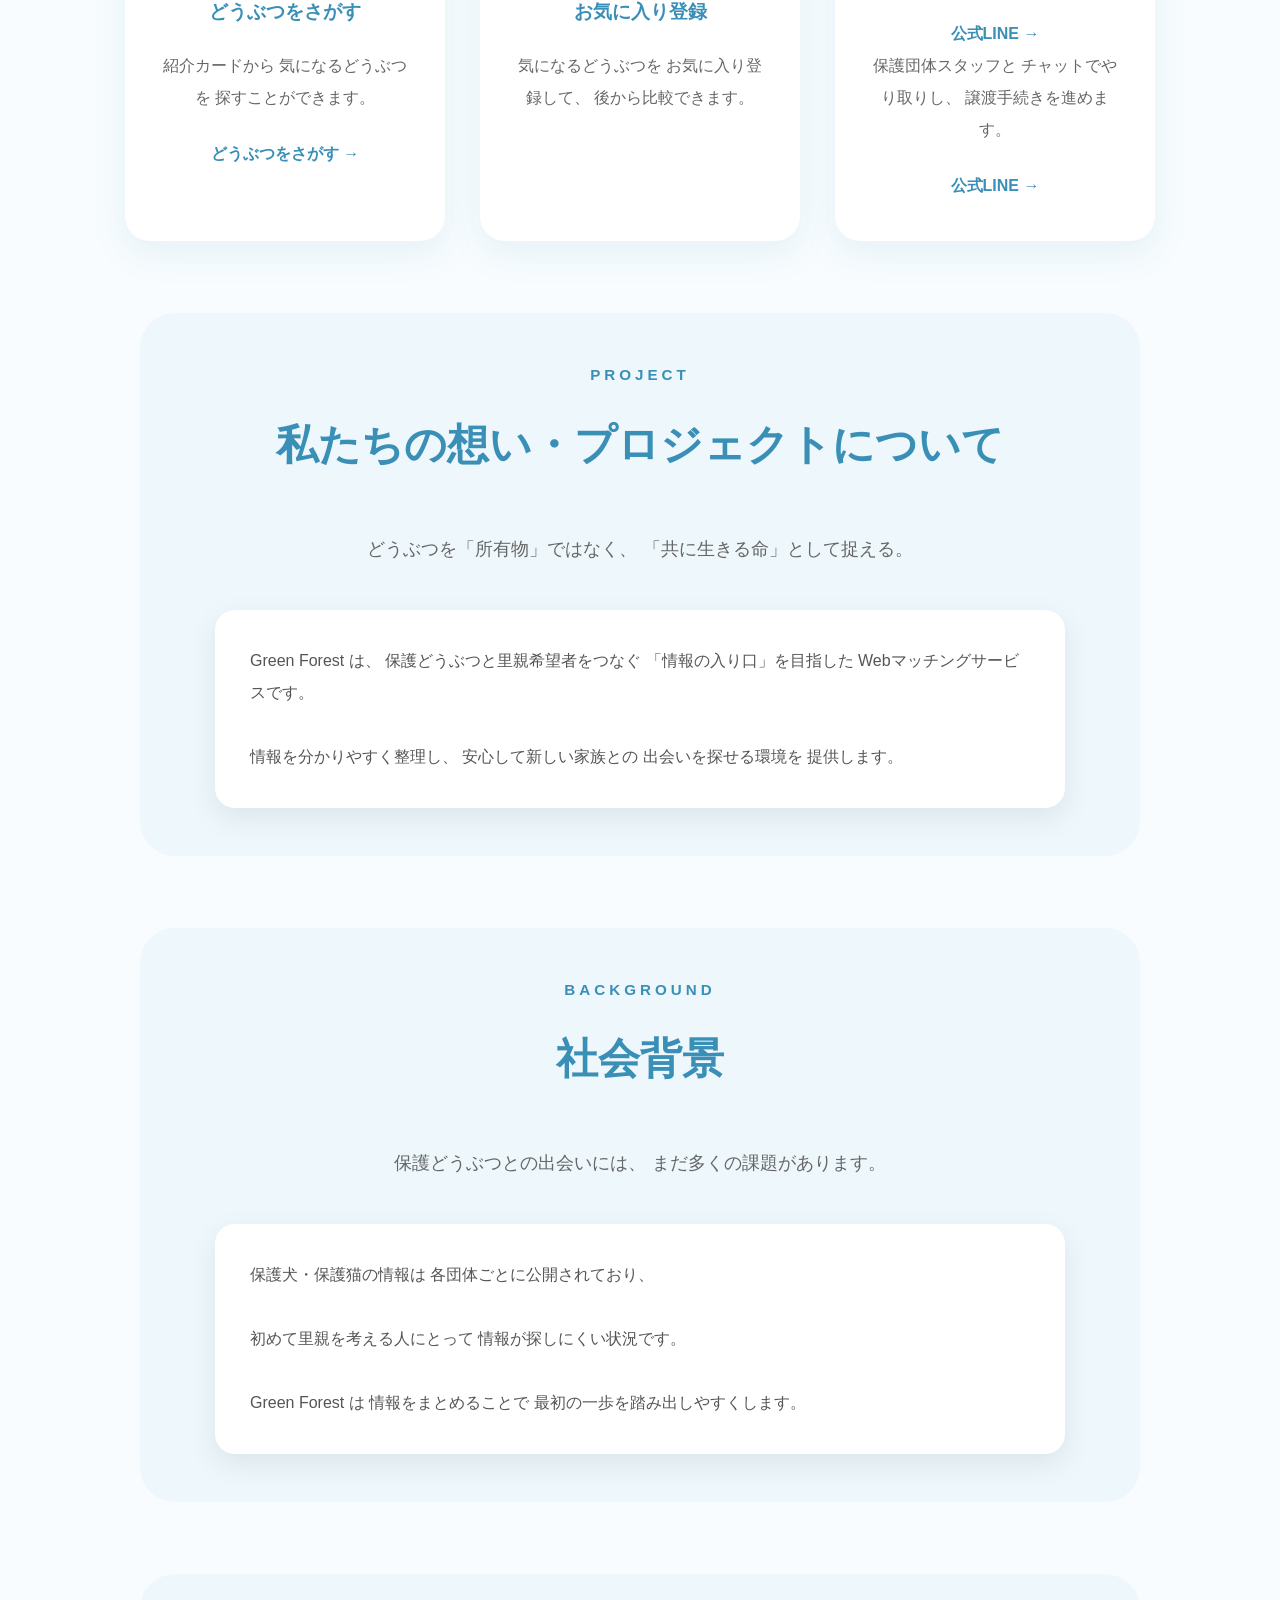
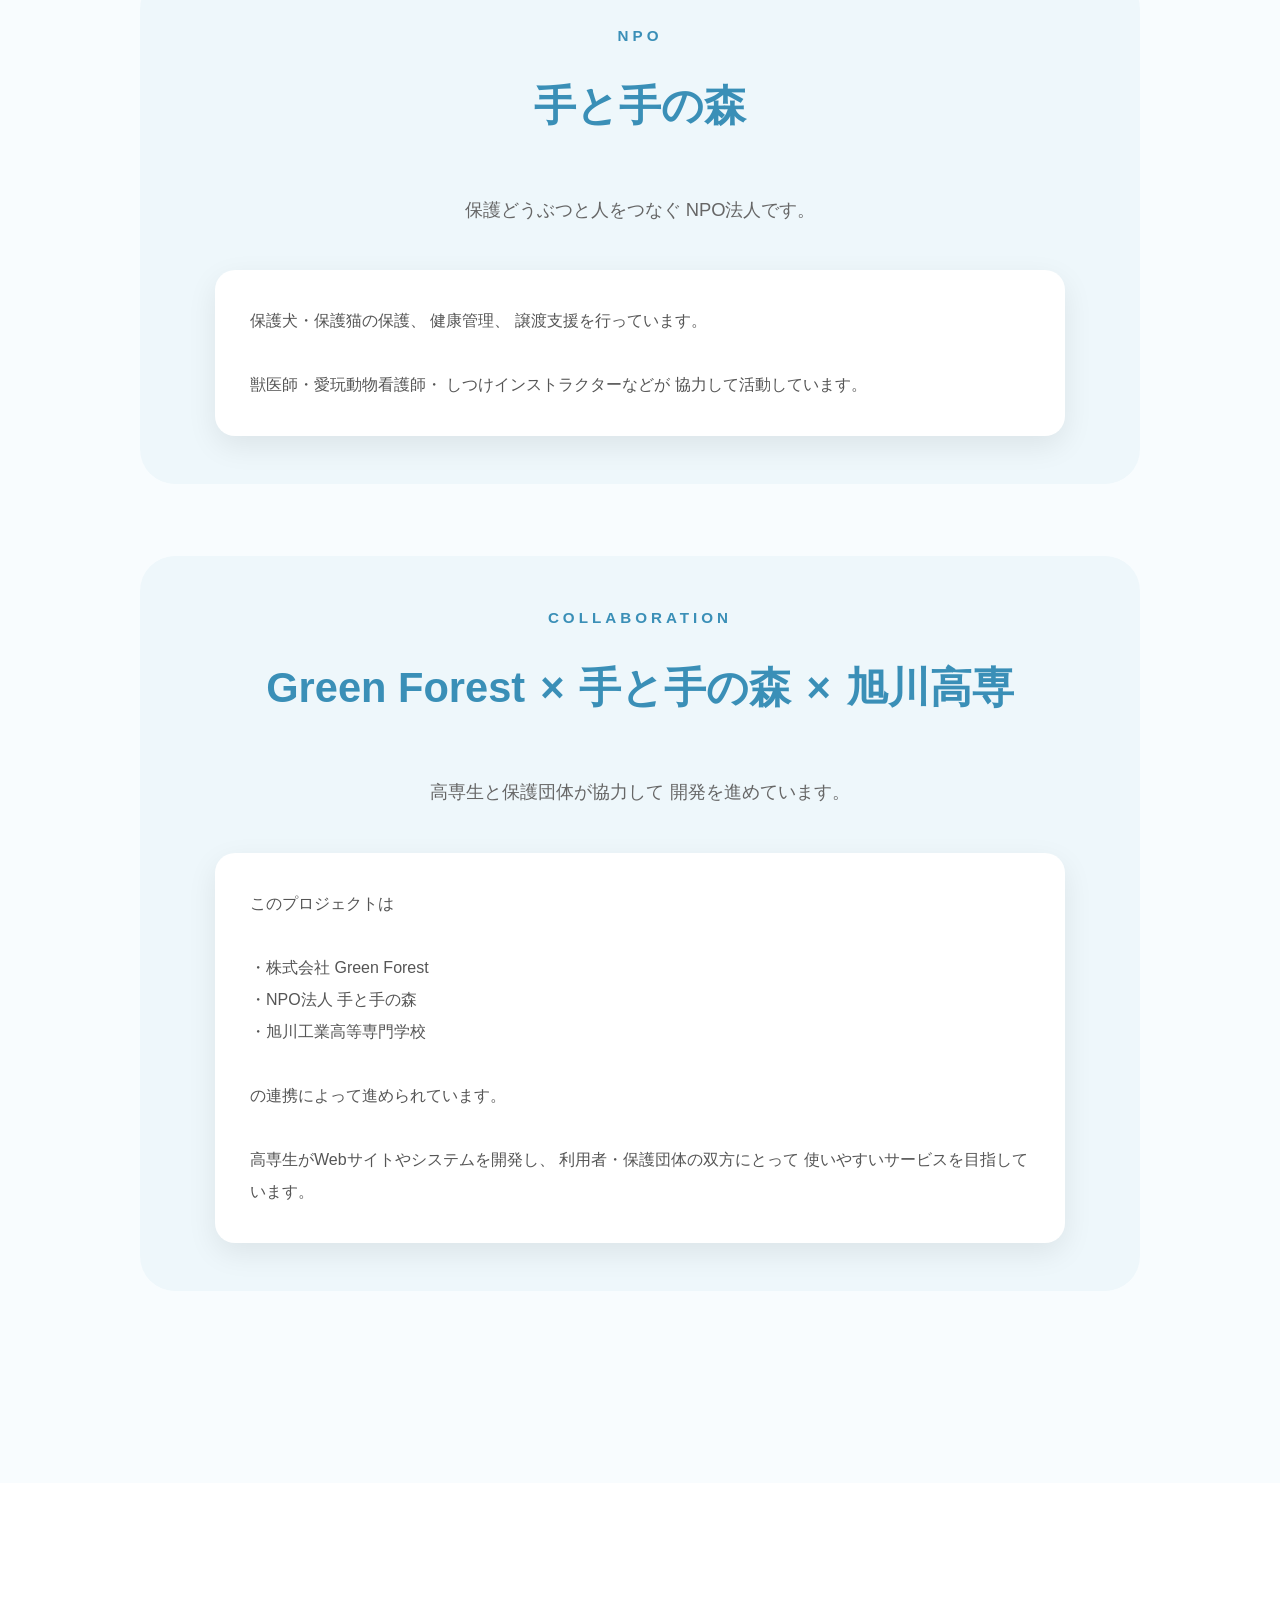
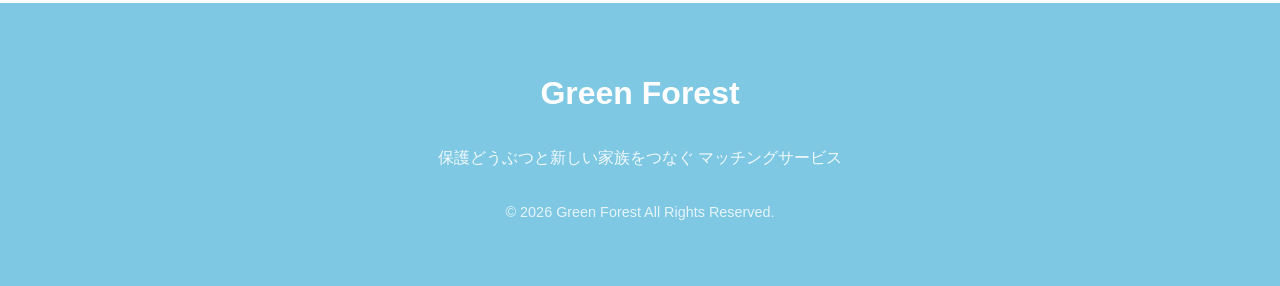
==== commit 76d7813f: "dsfs" ====
--- a/front/index.html
+++ b/front/index.html
@@ -6,7 +6,7 @@
     <meta charset="UTF-8">
     <meta name="viewport" content="width=device-width, initial-scale=1.0">
 
-    <title>Green Forest</title>
+    <title>わんにゃんりんく</title>
     <link rel="icon" type="image/png" href="assets/app-logo.png">
     <link rel="apple-touch-icon" href="assets/app-logo.png">
     <link rel="manifest" href="site.webmanifest">
--- a/front/header_style.css
+++ b/front/header_style.css
@@ -1,142 +1,364 @@
 /* ===== ヘッダー全体 ===== */
-.header{
-  background-color: #7EC8E3;
+.header {
+  background: linear-gradient(135deg, #7EC8E3 0%, #5AB3D5 100%);
   color: white;
-
   position: fixed;
   top: 0;
   left: 0;
   width: 100%;
   height: 80px;
-
   box-sizing: border-box;
   padding: 0 40px;
   z-index: 1000;
+  box-shadow: 0 4px 15px rgba(0, 0, 0, 0.1);
 
   /* レイアウト */
-  display: grid;
-  grid-template-columns: 1fr auto 1fr;
-  align-items: center;
-}
-
-/* ===== 左：ロゴ ===== */
-.header-left{
-  display: flex;
-  align-items: center;
-  min-width: 0;
-}
-
-.site-logo{
-  display: inline-flex;
+  display: flex;
+  justify-content: space-between;
+  align-items: center;
+}
+
+/* ===== 左：ロゴ ＆ アイコン ===== */
+.logo-link {
+  text-decoration: none;
+  color: white;
+  display: flex;
   align-items: center;
   gap: 10px;
+}
+
+.header-logo-img {
+  height: 46px;
+  width: auto;
+  object-fit: contain;
+  border-radius: 8px;
+  transition: transform 0.2s ease;
+}
+
+.logo-link:hover .header-logo-img {
+  transform: scale(1.05);
+}
+
+.header h1.site-name,
+.header h1 {
+  margin: 0;
+  font-size: 22px;
+  font-family: "MS Mincho", "Hiragino Mincho ProN", serif, sans-serif;
+  text-align: left;
+  font-weight: 700;
+  letter-spacing: 1px;
+  text-shadow: 0 2px 4px rgba(0, 0, 0, 0.1);
+  transition: opacity 0.2s ease;
+  white-space: nowrap;
+}
+
+.logo-link:hover h1 {
+  opacity: 0.9;
+}
+
+/* ===== 中央：ナビゲーション ===== */
+.header-center {
+  display: flex;
+  align-items: center;
+}
+
+.header-nav {
+  display: flex;
+  align-items: center;
+  gap: 12px;
+}
+
+.nav-item {
   color: white;
-  width: auto;
-  height: auto;
-  overflow: visible;
-}
-
-.site-logo img{
-  display: block;
-  width: 66px;
-  height: 66px;
-  flex: 0 0 auto;
-  border-radius: 50%;
-  background: white;
-  object-fit: contain;
-}
-
-.site-name{
+  text-decoration: none;
+  font-size: 15px;
+  font-weight: 600;
+  padding: 8px 14px;
+  border-radius: 20px;
+  transition: all 0.2s ease;
   white-space: nowrap;
-  font-size: 22px;
-  font-weight: bold;
-}
-
-/* ===== 中央：タイトル ===== */
-.header-center{
-  grid-column: 2;
-  text-align: center;
-  font-size: 1vw;
-}
-
-
-.header .login{
-  background-color: white;
-  color: #a5eb9c;
-  padding: 5px 10px;
-  border-radius: 5px;
+  display: flex;
+  align-items: center;
+  gap: 6px;
+}
+
+.nav-item:hover {
+  background-color: rgba(255, 255, 255, 0.2);
+  transform: translateY(-1px);
+}
+
+.nav-icon {
+  font-size: 17px;
+  line-height: 1;
+  display: inline-block;
+}
+
+/* ===== ホバー/タップで表示されるドロップダウンメニュー ===== */
+.dropdown {
+  position: relative;
+  display: inline-block;
+  padding: 10px 0; /* マウスが移動する際のマージンギャップ保護 */
+}
+
+/* ホバー判定を安定させる隙間埋め */
+.dropdown::after {
+  content: "";
+  position: absolute;
+  top: 100%;
+  left: 0;
+  width: 100%;
+  height: 15px;
+}
+
+.dropdown-btn {
+  color: white;
   text-decoration: none;
-}
-    
-.header .login:hover{
-  background-color: #e0e0e0;
-}
-
-.header nav a{
-  color: white;
-}
-
-.header nav{
-  display: flex;
-  gap: 20px;
-}
-
-
-/* ===== LOGIN（画面右端ピッタリ） ===== */
-.header .login{
-  position: absolute;
-  right: 40px;          /* ← 画面右端 */
-  top: 50%;
-  transform: translateY(-50%);
-
+  font-size: 15px;
+  font-weight: 700;
+  padding: 8px 16px;
+  border-radius: 20px;
+  background-color: rgba(255, 255, 255, 0.25);
+  backdrop-filter: blur(4px);
+  border: none;
+  display: flex;
+  align-items: center;
+  gap: 6px;
+  cursor: pointer;
+  transition: all 0.25s ease;
+  box-shadow: 0 2px 8px rgba(0, 0, 0, 0.08);
+  outline: none;
+  white-space: nowrap;
+}
+
+.dropdown:hover .dropdown-btn,
+.dropdown.is-open .dropdown-btn {
   background-color: white;
   color: #0078d7;
-  padding: 6px 12px;
-  border-radius: 5px;
+  box-shadow: 0 4px 12px rgba(0, 0, 0, 0.15);
+}
+
+.dropdown-btn .arrow {
+  font-size: 12px;
+  transition: transform 0.3s ease;
+  display: inline-block;
+}
+
+.dropdown:hover .dropdown-btn .arrow,
+.dropdown.is-open .dropdown-btn .arrow {
+  transform: rotate(180deg);
+}
+
+/* ===== ドロップダウンメニューのコンテンツ本体 ===== */
+.dropdown-content {
+  position: absolute;
+  top: calc(100% + 5px);
+  right: 0;
+  width: 250px;
+  background-color: #ffffff;
+  border-radius: 14px;
+  box-shadow: 0 10px 30px rgba(0, 0, 0, 0.18);
+  padding: 10px 0;
+  z-index: 1001;
+
+  /* 非表示状態（アニメーション準備） */
+  opacity: 0;
+  visibility: hidden;
+  pointer-events: none;
+  transform: translateY(12px) scale(0.98);
+  transition: opacity 0.25s cubic-bezier(0.16, 1, 0.3, 1),
+              transform 0.25s cubic-bezier(0.16, 1, 0.3, 1),
+              visibility 0.25s;
+}
+
+/* ホバーまたはJS開閉クラス指定で表示 */
+.dropdown:hover .dropdown-content,
+.dropdown.is-open .dropdown-content {
+  opacity: 1;
+  visibility: visible;
+  pointer-events: auto;
+  transform: translateY(0) scale(1);
+}
+
+/* メニュー各項目 */
+.dropdown-item {
+  display: flex;
+  align-items: center;
+  gap: 14px;
+  padding: 10px 18px;
   text-decoration: none;
-  font-weight: bold;
-}
-
-.header .login:hover{
-  background-color: #e0e0e0;
+  color: #333333;
+  transition: background-color 0.2s ease, transform 0.2s ease;
+}
+
+.dropdown-item:hover {
+  background-color: #f2f7fc;
+  transform: translateX(4px);
+}
+
+.item-icon {
+  font-size: 20px;
+  display: flex;
+  align-items: center;
+  justify-content: center;
+  width: 28px;
+  height: 28px;
+  background-color: #f0f4f8;
+  border-radius: 8px;
+  transition: background-color 0.2s ease;
+  flex-shrink: 0;
+}
+
+.dropdown-item:hover .item-icon {
+  background-color: #e1eeff;
+}
+
+.item-text {
+  display: flex;
+  flex-direction: column;
+}
+
+.item-title {
+  font-size: 14px;
+  font-weight: 700;
+  color: #2c3e50;
+}
+
+.dropdown-item:hover .item-title {
+  color: #0078d7;
+}
+
+.item-desc {
+  font-size: 11px;
+  color: #7f8c8d;
+  margin-top: 2px;
+}
+
+.dropdown-divider {
+  height: 1px;
+  background-color: #eee;
+  margin: 6px 0;
+}
+
+.admin-link:hover {
+  background-color: #fff5f5;
+}
+
+.admin-link:hover .item-title {
+  color: #e53e3e;
+}
+
+.admin-link:hover .item-icon {
+  background-color: #fed7d7;
 }
 
 /* ===== 本文がヘッダーに隠れないように ===== */
-body{
+body {
   margin: 0;
   padding-top: 80px;
 }
 
-@media(max-width: 768px){
-  .header{
-    grid-template-columns: auto 1fr;
-    gap: 16px;
-    height: auto;
-    min-height: 80px;
-    padding: 8px 16px;
-  }
-
-  .site-logo{
+/* ===== レスポンシブ対応 (スマホ・画面幅狭め端末) ===== */
+@media (max-width: 768px) {
+  .header {
+    height: 65px;
+    padding: 0 14px;
+  }
+
+  body {
+    padding-top: 65px;
+  }
+
+  .logo-link {
     gap: 8px;
   }
 
-  .site-logo img{
-    width: 56px;
-    height: 56px;
-  }
-
-  .site-name{
-    font-size: 18px;
-  }
-
-  .header-center{
-    grid-column: 2;
+  .header-logo-img {
+    height: 36px;
+  }
+
+  .header h1.site-name,
+  .header h1 {
+    font-size: 16px;
+    letter-spacing: 0px;
+  }
+
+  .header-nav {
+    gap: 6px;
+  }
+
+  .nav-item {
+    font-size: 13px;
+    padding: 6px 10px;
+    gap: 4px;
+  }
+
+  .nav-icon {
+    font-size: 15px;
+  }
+
+  .dropdown-btn {
+    font-size: 13px;
+    padding: 6px 12px;
+    gap: 4px;
+  }
+
+  .dropdown-content {
+    right: -5px;
+    width: calc(100vw - 28px);
+    max-width: 270px;
+    border-radius: 12px;
+    box-shadow: 0 8px 24px rgba(0, 0, 0, 0.2);
+  }
+
+  .dropdown-item {
+    padding: 9px 14px;
+    gap: 10px;
+  }
+
+  .item-title {
+    font-size: 13.5px;
+  }
+
+  .item-desc {
+    font-size: 10.5px;
+  }
+}
+
+@media (max-width: 480px) {
+  .header {
+    padding: 0 10px;
+  }
+
+  .header-logo-img {
+    height: 32px;
+  }
+
+  .header h1.site-name,
+  .header h1 {
+    font-size: 14.5px;
+  }
+
+  .nav-item {
+    padding: 5px 8px;
     font-size: 12px;
   }
 
-  .header nav{
-    gap: 12px;
-    flex-wrap: wrap;
-    justify-content: center;
-  }
-}
+  .dropdown-btn {
+    padding: 5px 10px;
+    font-size: 12px;
+  }
+}
+
+@media (max-width: 360px) {
+  .nav-text {
+    display: none;
+  }
+  
+  .nav-item, .dropdown-btn {
+    padding: 6px 10px;
+  }
+
+  .dropdown-btn .arrow {
+    margin-left: 2px;
+  }
+}
--- a/front/index.css
+++ b/front/index.css
@@ -335,6 +335,12 @@
 
     border-radius:35px;
 
+    margin:72px auto;
+
+    padding-top:48px;
+
+    padding-bottom:48px;
+
 }
 
 /* =========================================
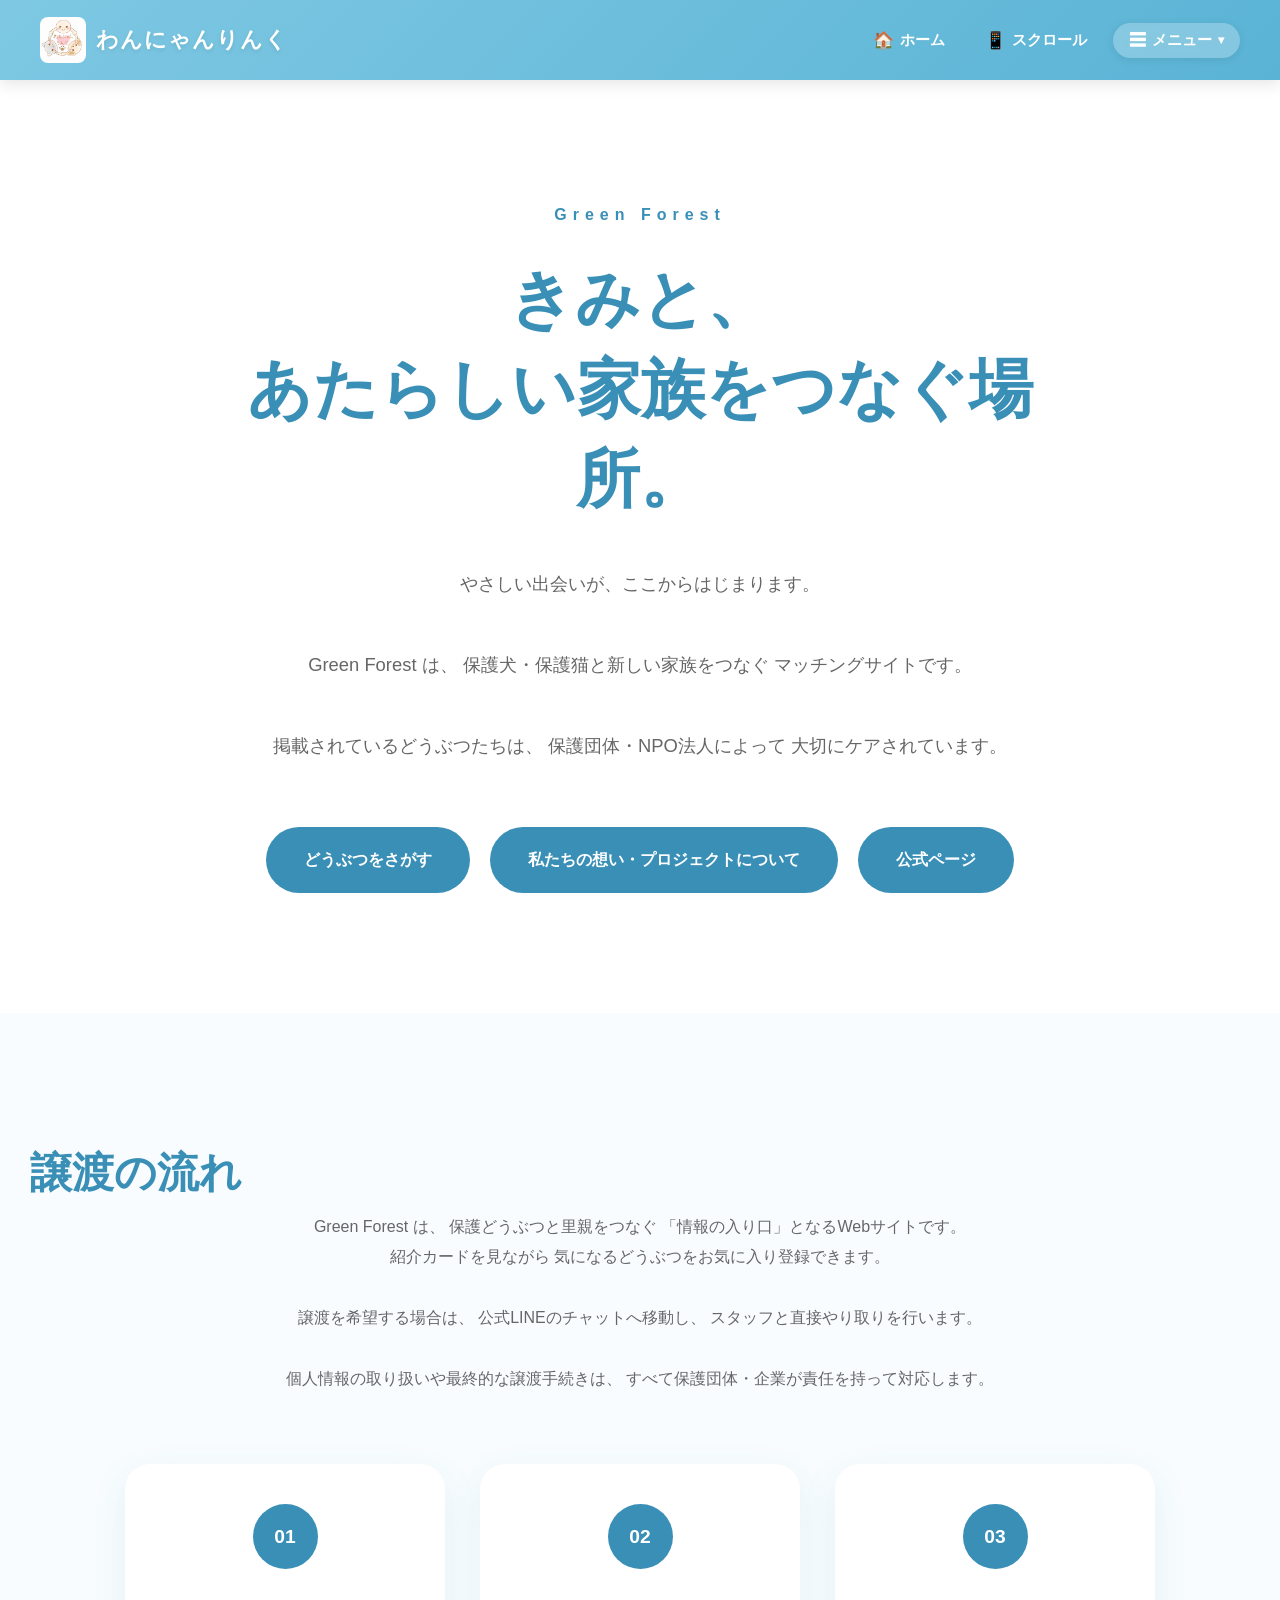
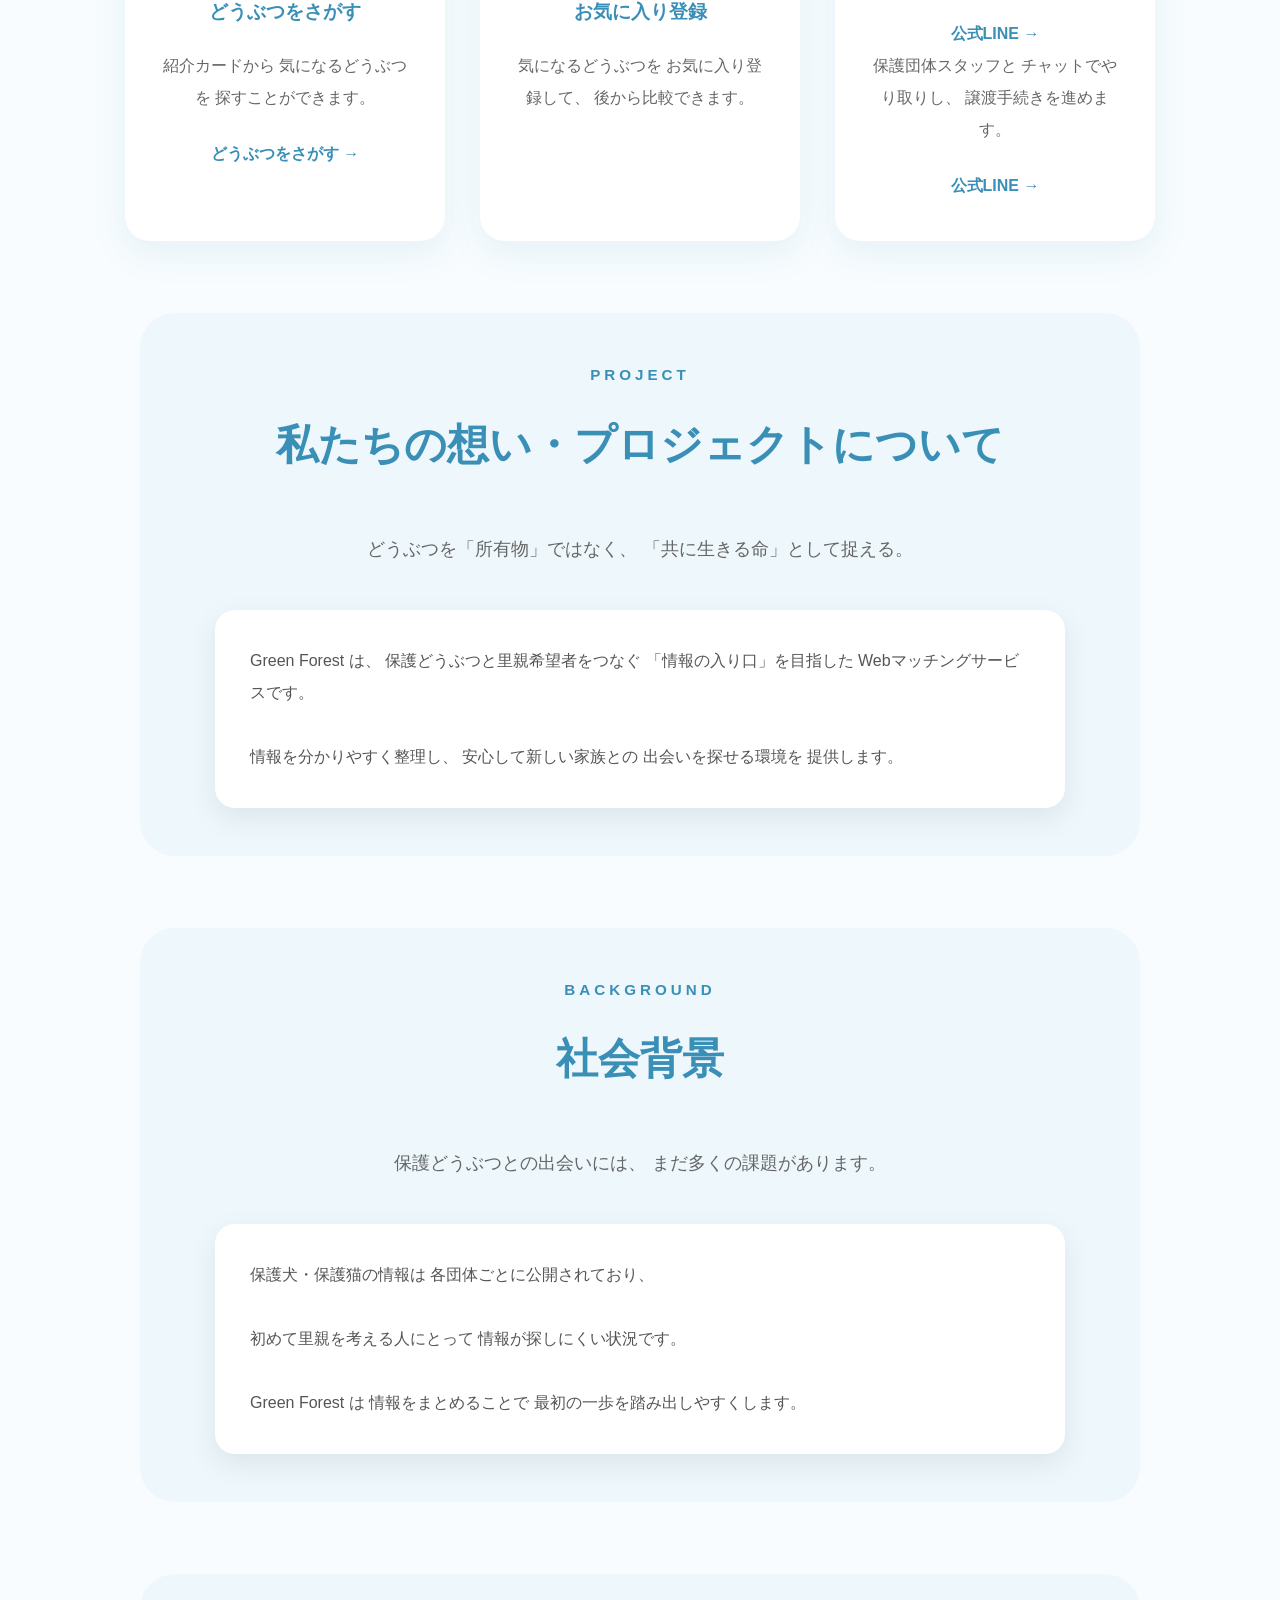
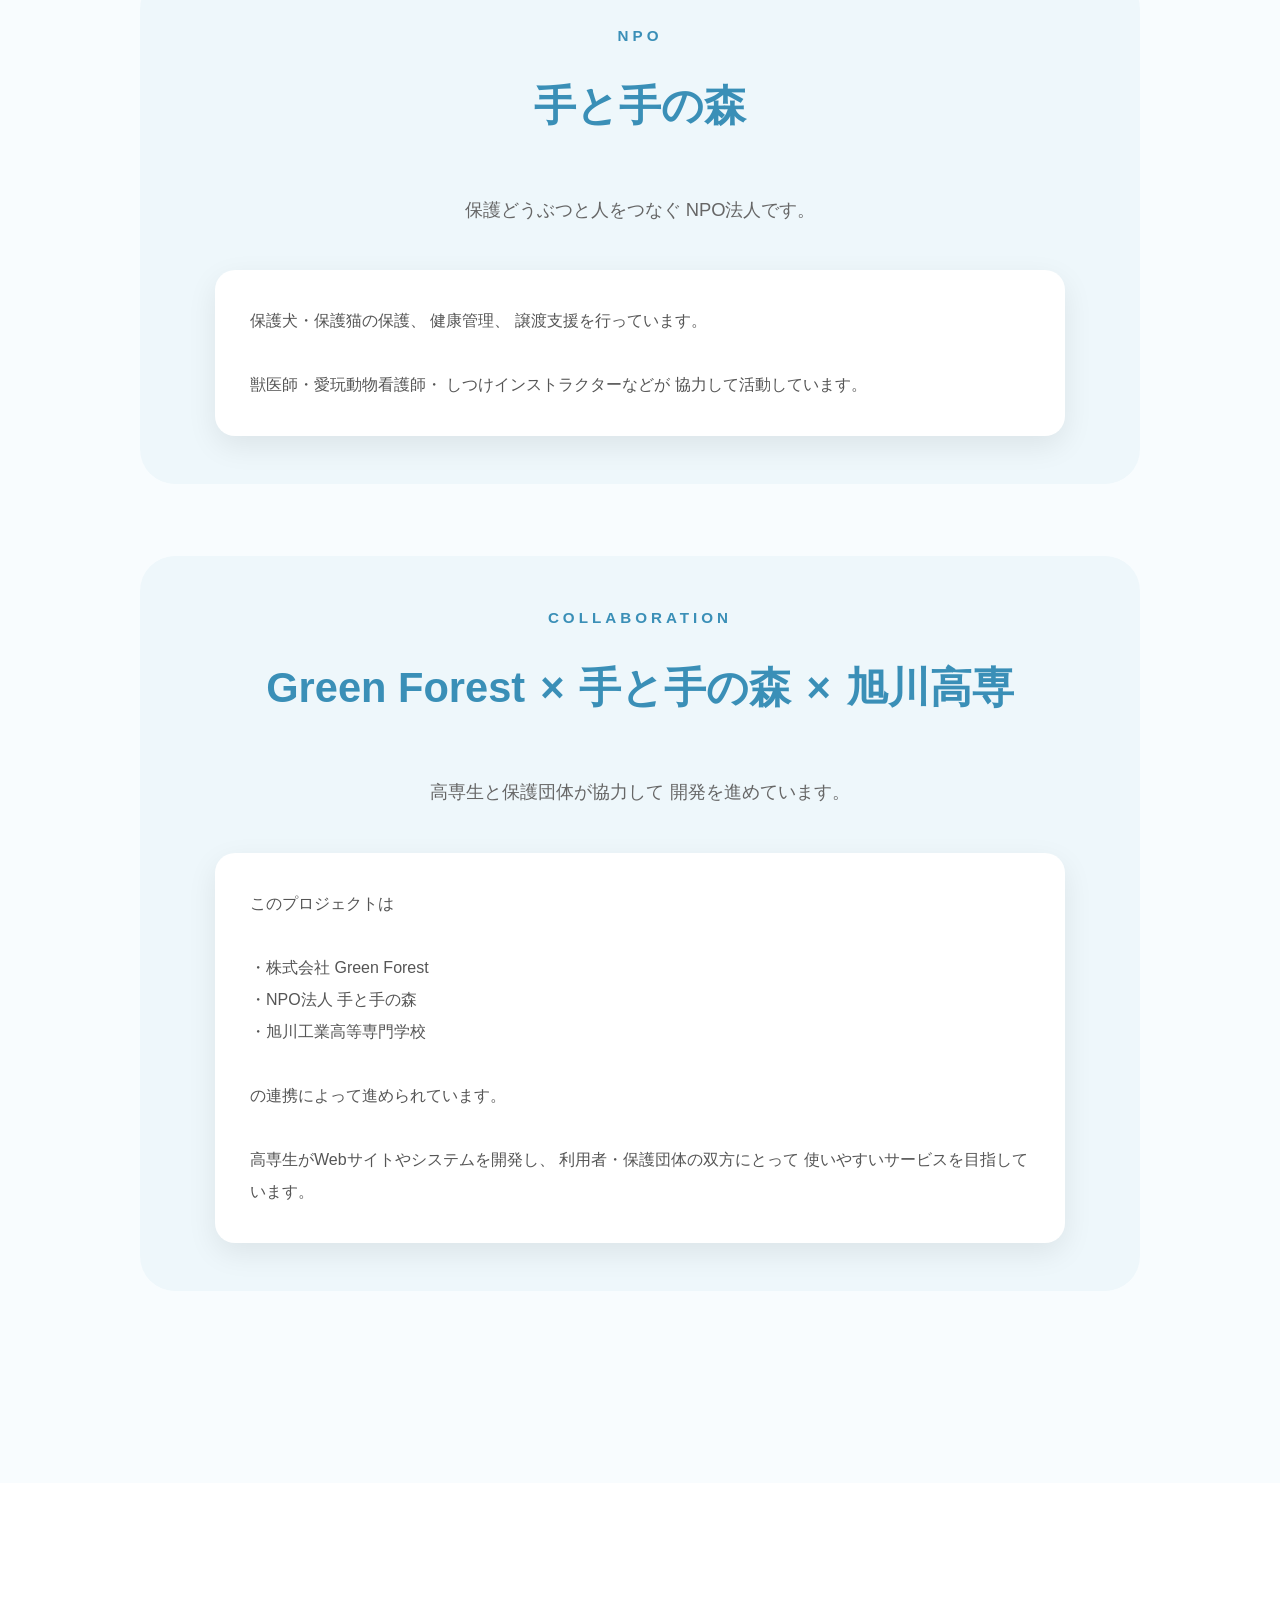
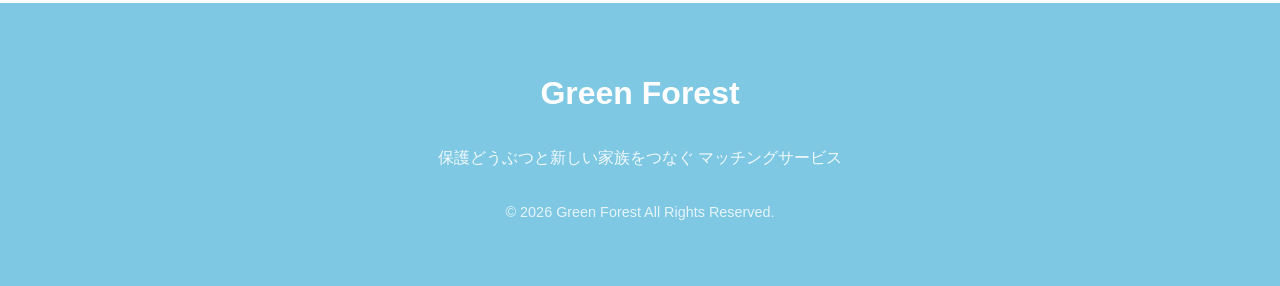
==== commit 40ec6b6e: "k；gk" ====
--- a/front/index.html
+++ b/front/index.html
@@ -76,7 +76,7 @@
 
                 <div class="hero-buttons">
 
-                    <a href="display.html" class="hero-button">
+                    <a href="scroll.html" class="hero-button">
                         どうぶつをさがす
                     </a>
 
@@ -161,7 +161,7 @@
 
                     </p>
 
-                    <a href="display.html">
+                    <a href="scroll.html">
 
                         どうぶつをさがす →
 
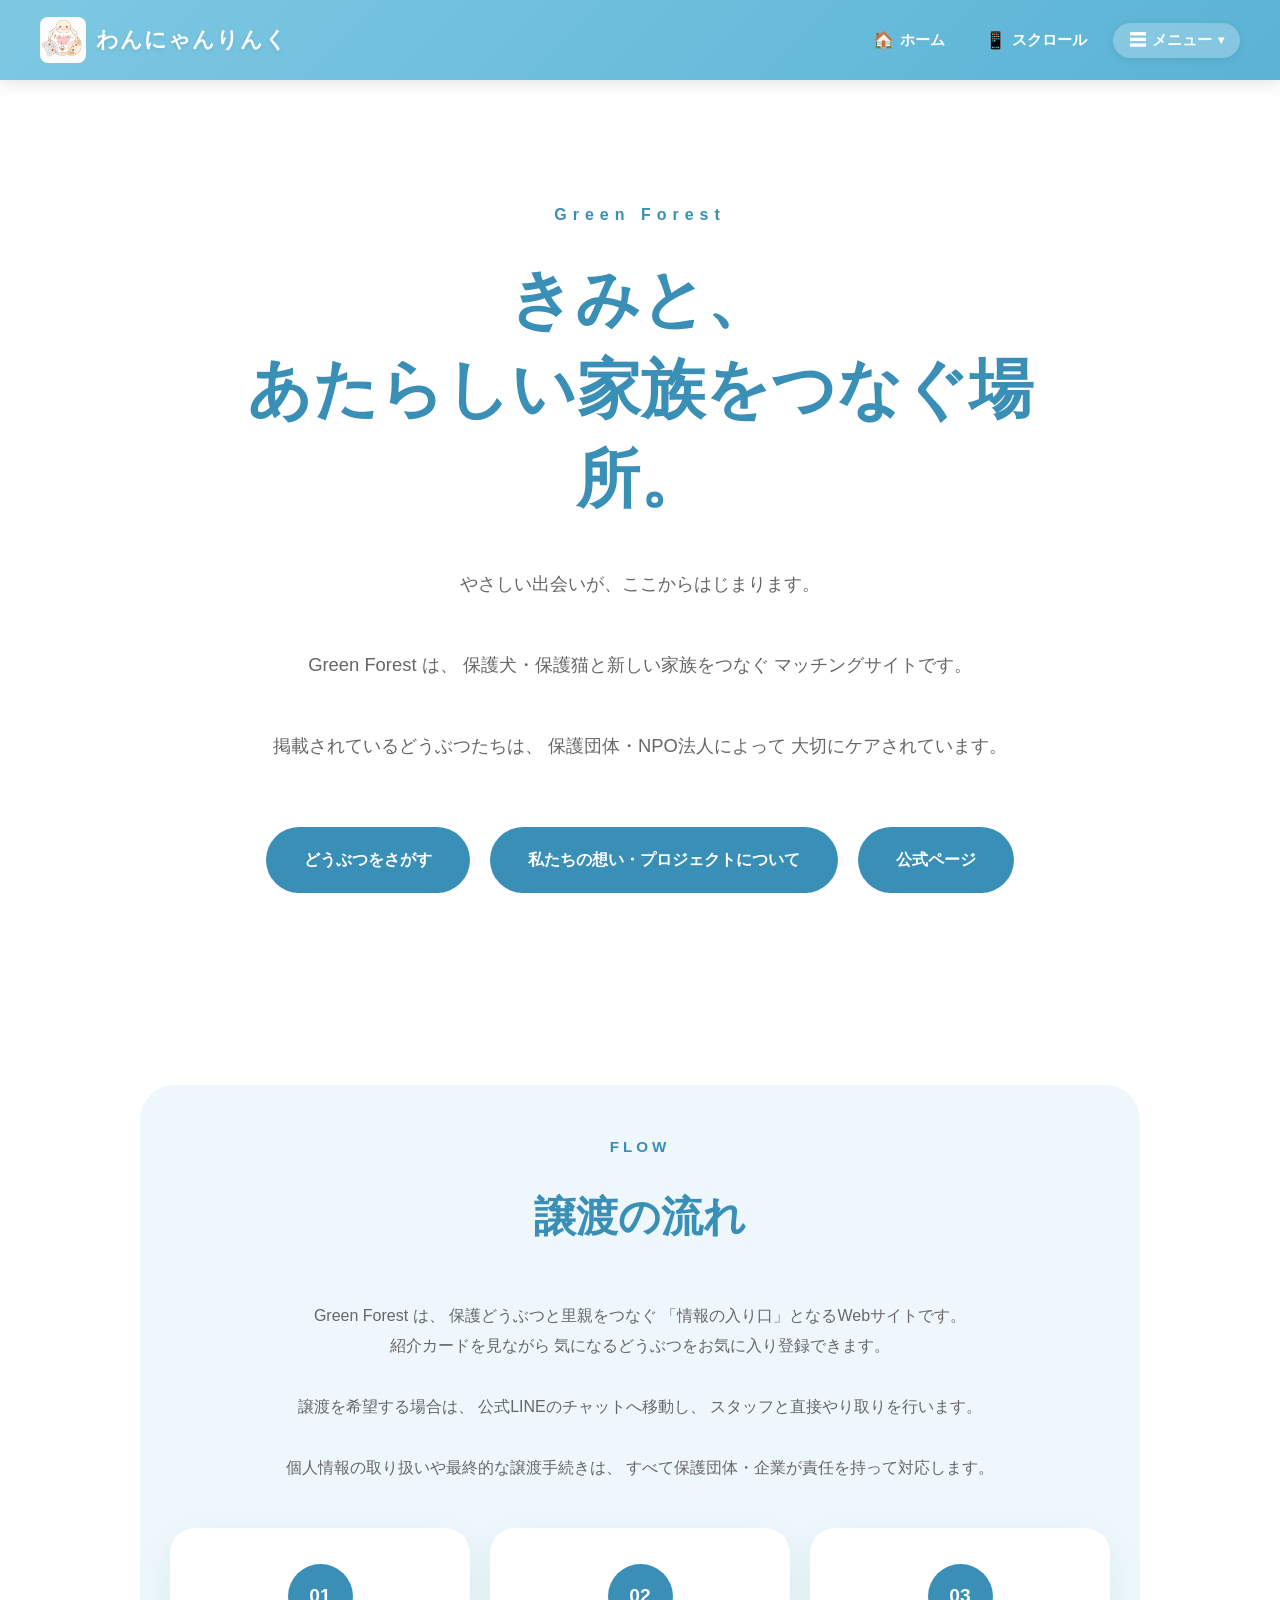
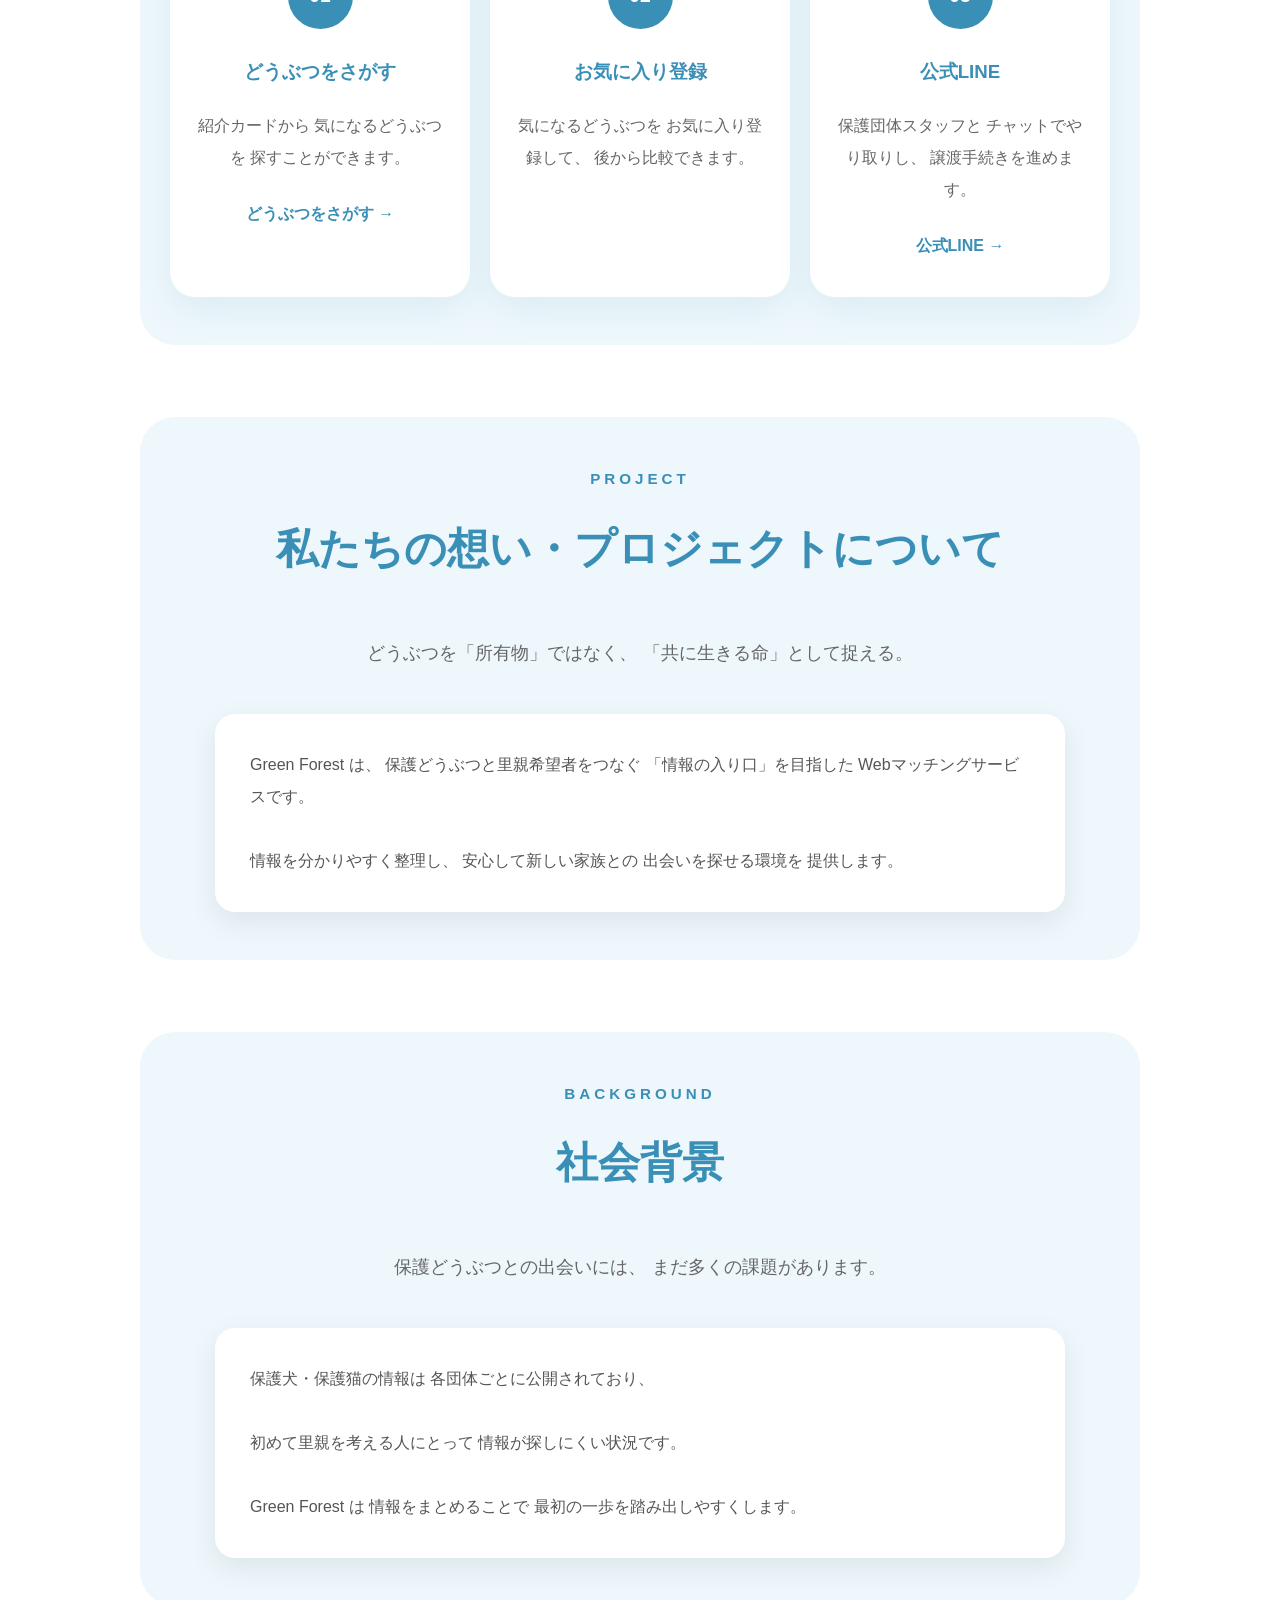
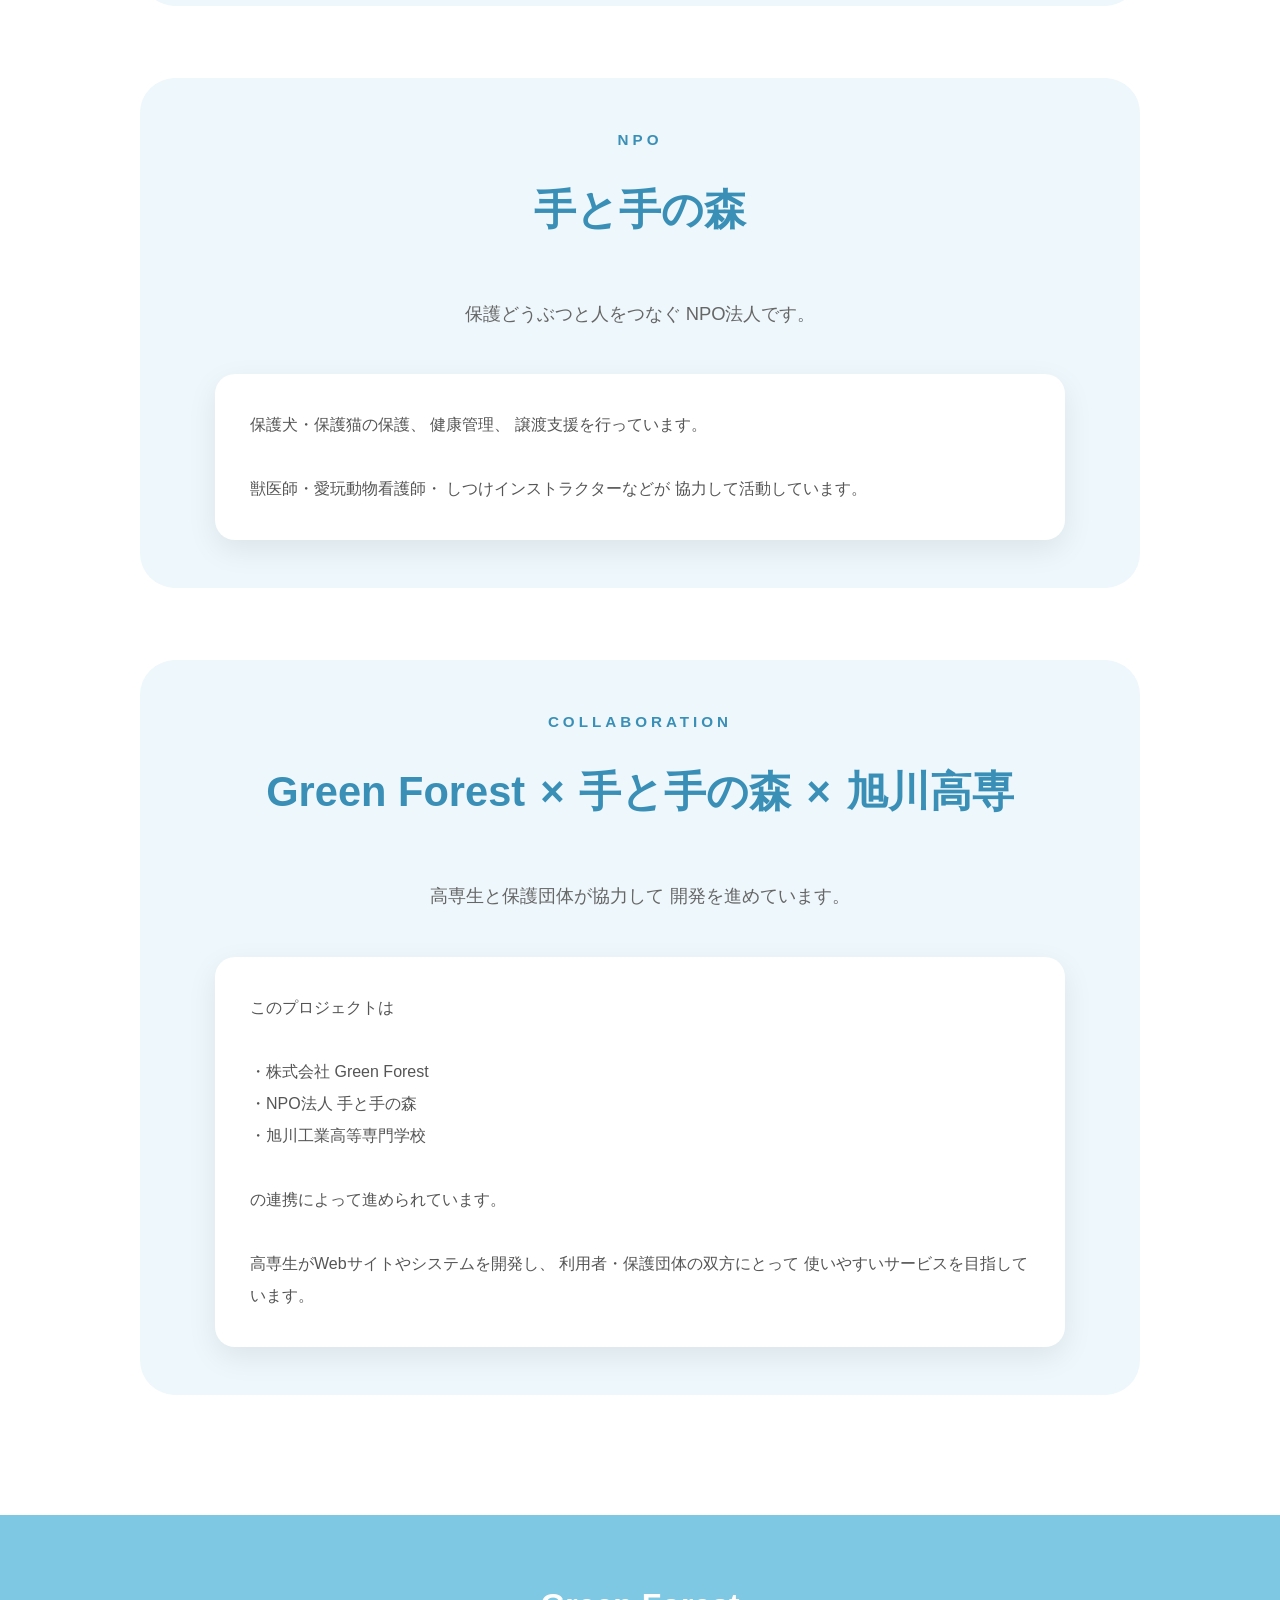
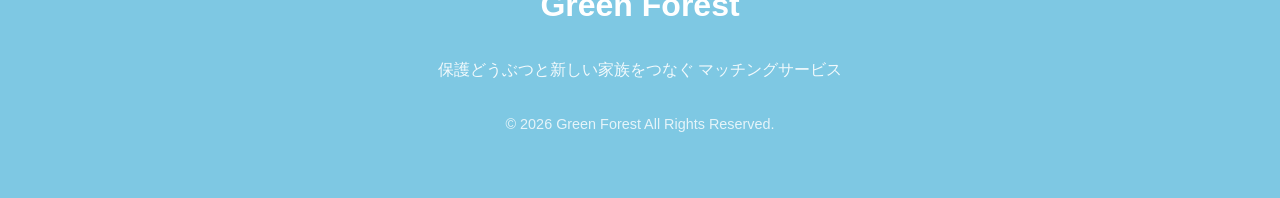
==== commit 8227a469: "Refine transfer flow section layout and link presentation" ====
--- a/front/index.html
+++ b/front/index.html
@@ -6,7 +6,7 @@
     <meta charset="UTF-8">
     <meta name="viewport" content="width=device-width, initial-scale=1.0">
 
-    <title>わんにゃんりんく</title>
+    <title>Green Forest</title>
     <link rel="icon" type="image/png" href="assets/app-logo.png">
     <link rel="apple-touch-icon" href="assets/app-logo.png">
     <link rel="manifest" href="site.webmanifest">
@@ -76,7 +76,7 @@
 
                 <div class="hero-buttons">
 
-                    <a href="scroll.html" class="hero-button">
+                    <a href="display.html" class="hero-button">
                         どうぶつをさがす
                     </a>
 
@@ -103,13 +103,21 @@
              譲渡の流れ
         =========================== -->
 
-        <section class="flow">
-
-            <h2 class="section-title">
-
-                譲渡の流れ
-
-            </h2>
+        <section class="information-section forest flow">
+
+            <div class="section-header">
+
+                <p class="section-subtitle">
+                    Flow
+                </p>
+
+                <h2 class="section-title">
+
+                    譲渡の流れ
+
+                </h2>
+
+            </div>
 
             <p class="section-description">
 
@@ -161,7 +169,7 @@
 
                     </p>
 
-                    <a href="scroll.html">
+                    <a href="display.html">
 
                         どうぶつをさがす →
 
@@ -201,13 +209,11 @@
                         03
                     </div>
 
-                    <a href="https://lin.ee/r0bwC2d"
-   target="_blank"
-   rel="noopener noreferrer">
-
-    公式LINE →
-
-</a>
+                    <h3>
+
+                        公式LINE
+
+                    </h3>
 
                     <p>
 
@@ -217,7 +223,9 @@
 
                     </p>
 
-                    <a href="#">
+                    <a href="https://lin.ee/r0bwC2d"
+                       target="_blank"
+                       rel="noopener noreferrer">
 
                         公式LINE →
 
@@ -226,6 +234,9 @@
                 </div>
 
             </div>
+
+        </section>
+
         <!-- ==========================
              私たちの想い
         =========================== -->
--- a/front/index.css
+++ b/front/index.css
@@ -205,21 +205,21 @@
 
 .flow{
 
-    background:#F8FCFE;
+    text-align:center;
 
 }
 
 .flow-cards{
 
-    max-width:1200px;
-
-    margin:70px auto 40px;
+    max-width:940px;
+
+    margin:45px auto 0;
 
     display:flex;
 
     justify-content:center;
 
-    gap:35px;
+    gap:20px;
 
     flex-wrap:wrap;
 
@@ -227,13 +227,14 @@
 
 .flow-card{
 
-    width:320px;
+    flex:1 1 280px;
+    max-width:300px;
 
     background:#fff;
 
     border-radius:25px;
 
-    padding:40px 30px;
+    padding:36px 26px;
 
     text-align:center;
 
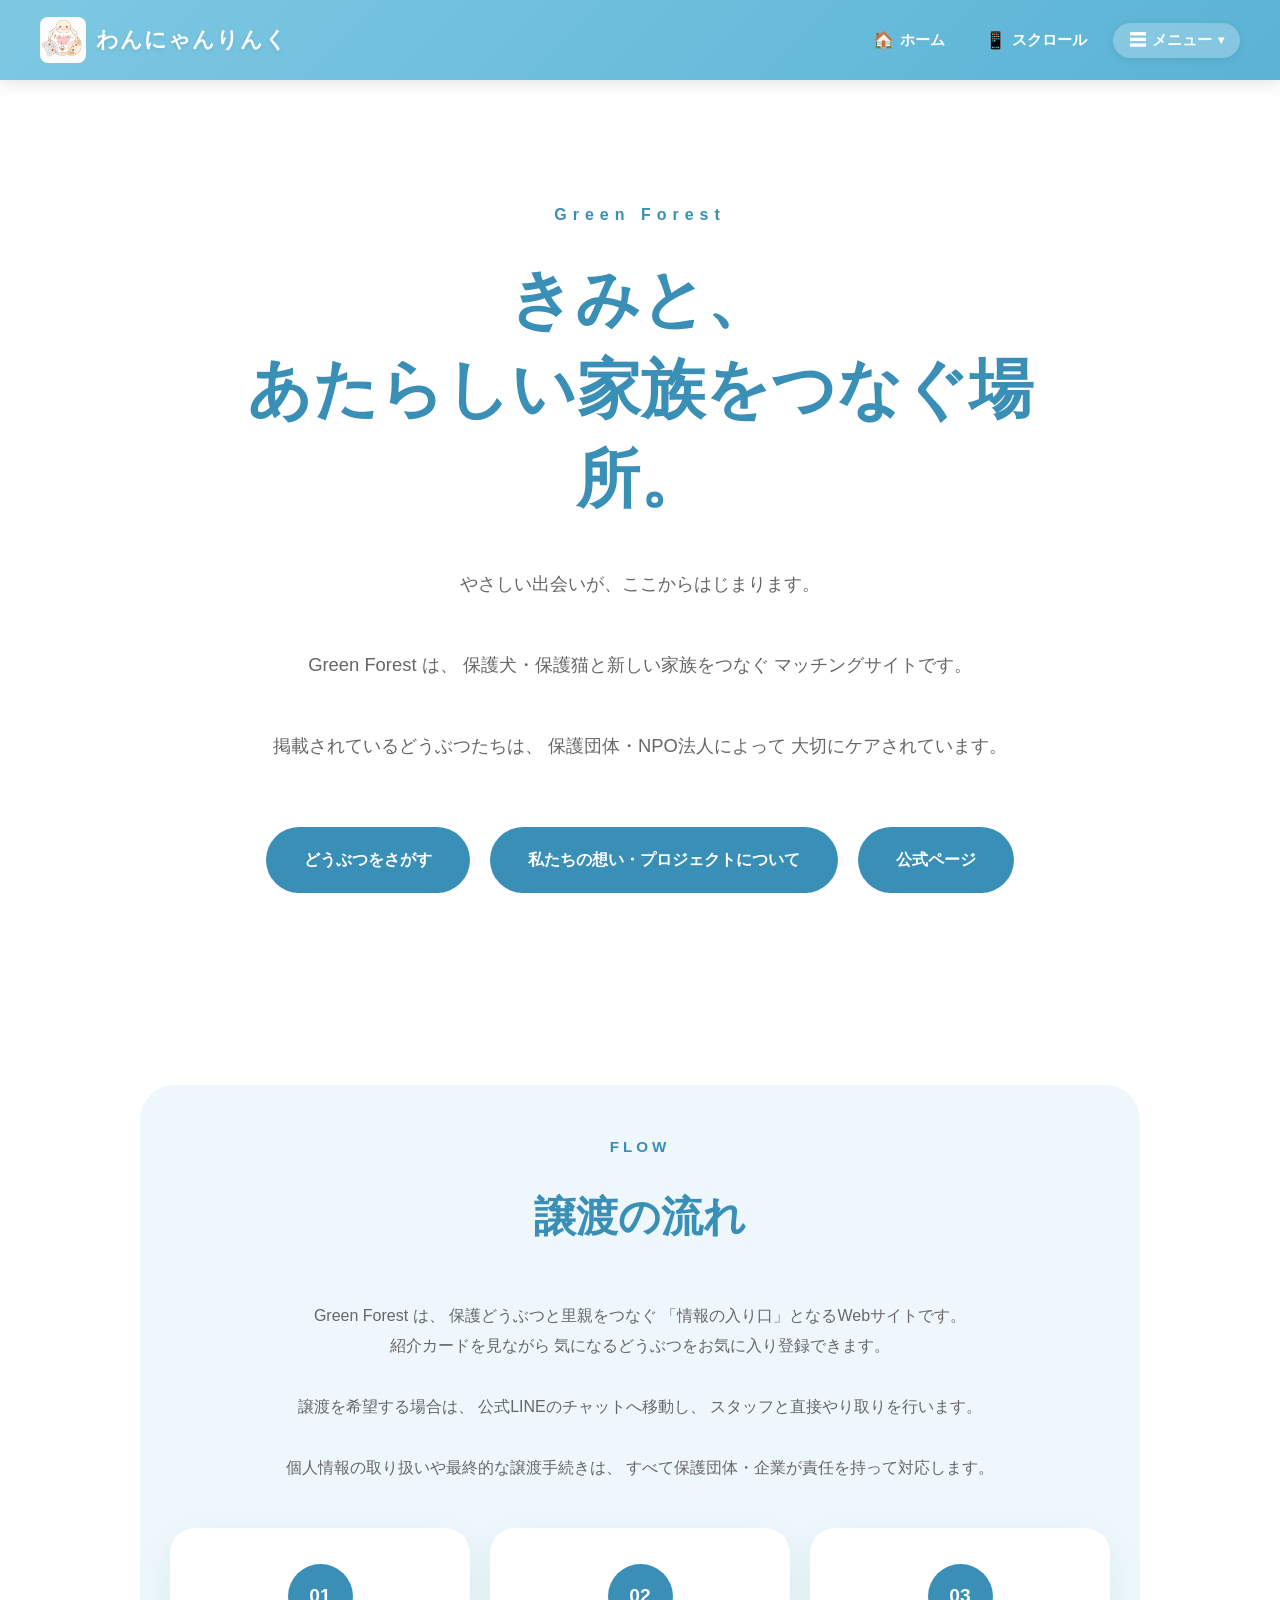
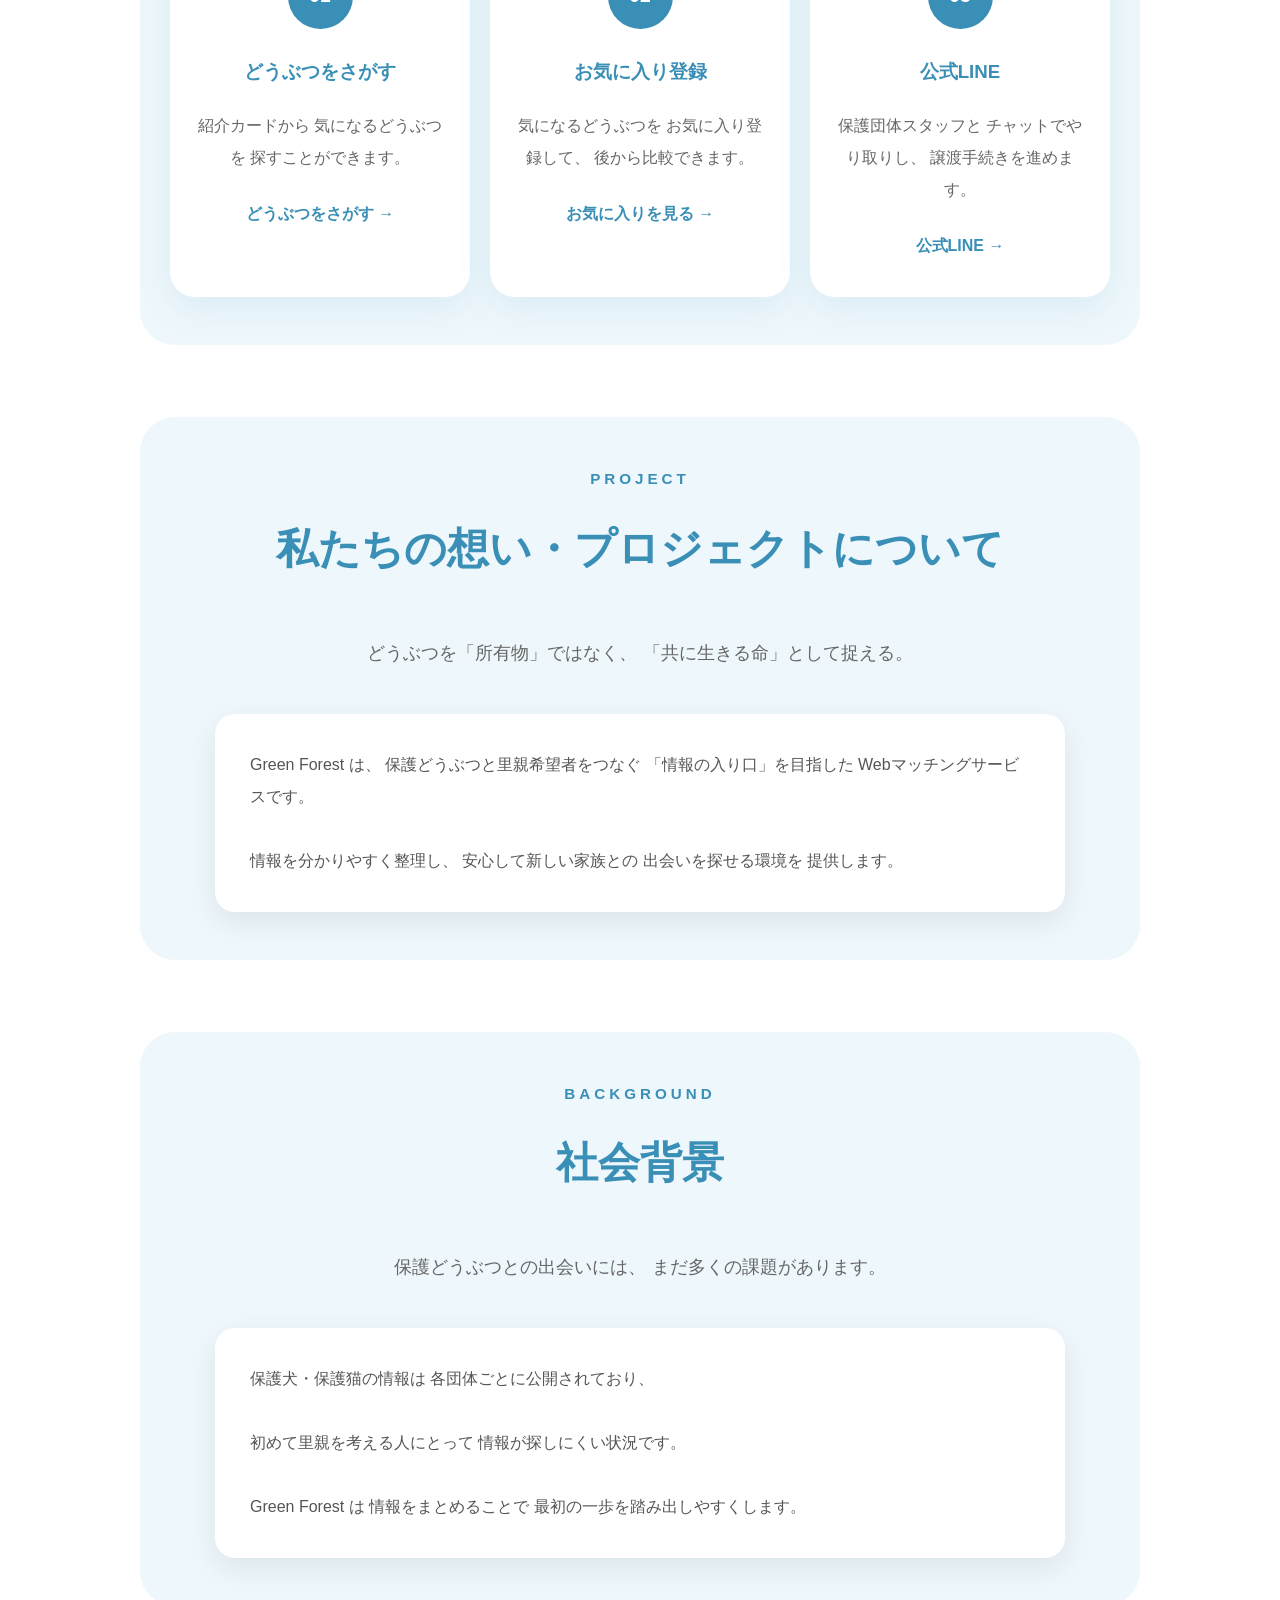
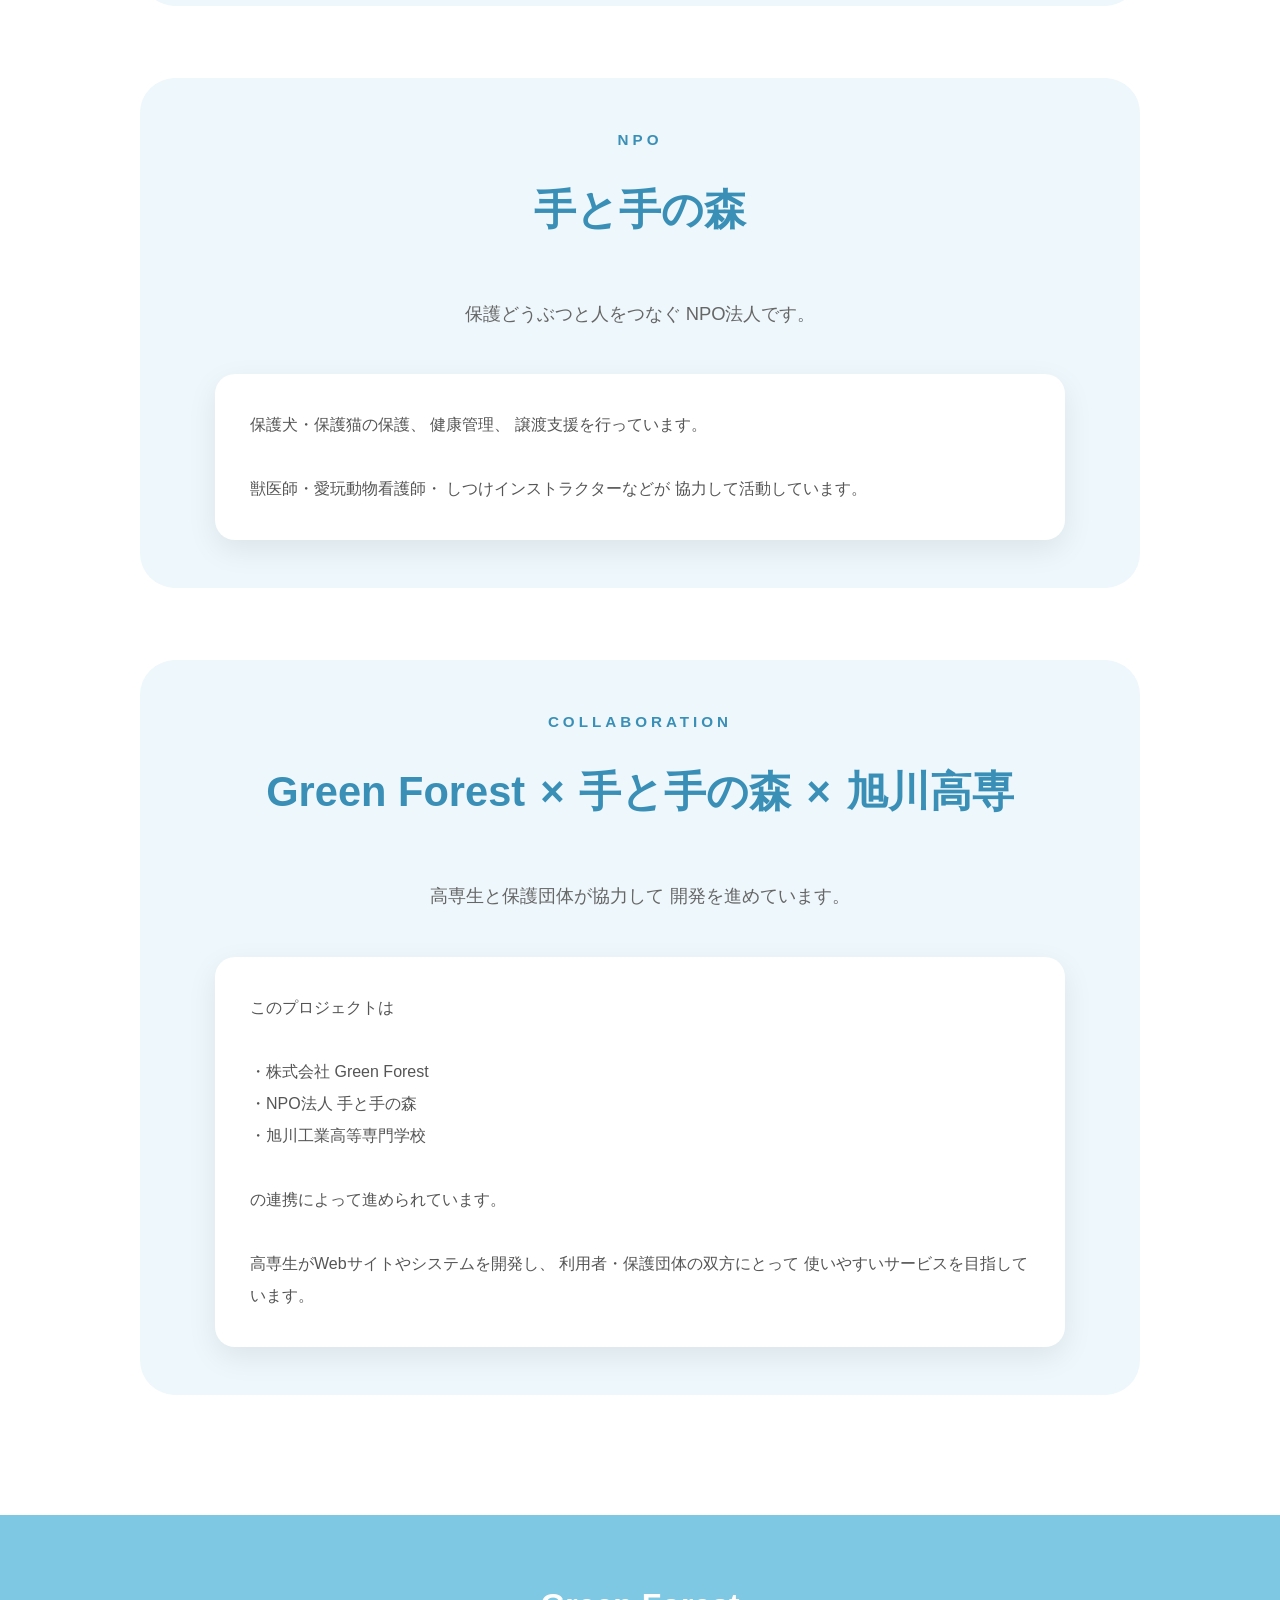
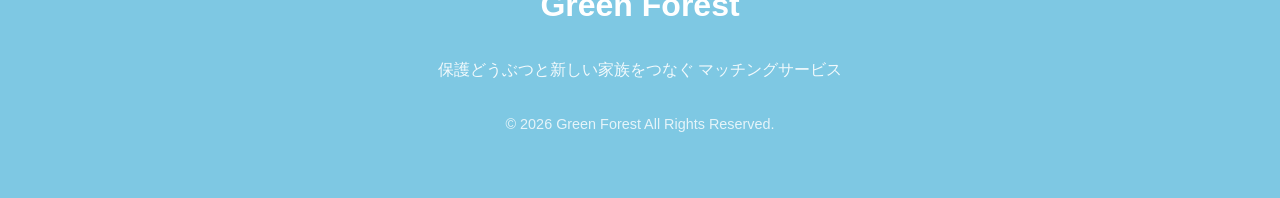
==== commit 85ddf6cf: "Add link to view favorites from homepage" ====
--- a/front/index.html
+++ b/front/index.html
@@ -6,7 +6,7 @@
     <meta charset="UTF-8">
     <meta name="viewport" content="width=device-width, initial-scale=1.0">
 
-    <title>Green Forest</title>
+    <title>わんにゃんりんく</title>
     <link rel="icon" type="image/png" href="assets/app-logo.png">
     <link rel="apple-touch-icon" href="assets/app-logo.png">
     <link rel="manifest" href="site.webmanifest">
@@ -76,7 +76,7 @@
 
                 <div class="hero-buttons">
 
-                    <a href="display.html" class="hero-button">
+                    <a href="scroll.html" class="hero-button">
                         どうぶつをさがす
                     </a>
 
@@ -169,7 +169,7 @@
 
                     </p>
 
-                    <a href="display.html">
+                    <a href="scroll.html">
 
                         どうぶつをさがす →
 
@@ -198,6 +198,12 @@
                         後から比較できます。
 
                     </p>
+
+                    <a href="account.html">
+
+                        お気に入りを見る →
+
+                    </a>
 
                 </div>
 
